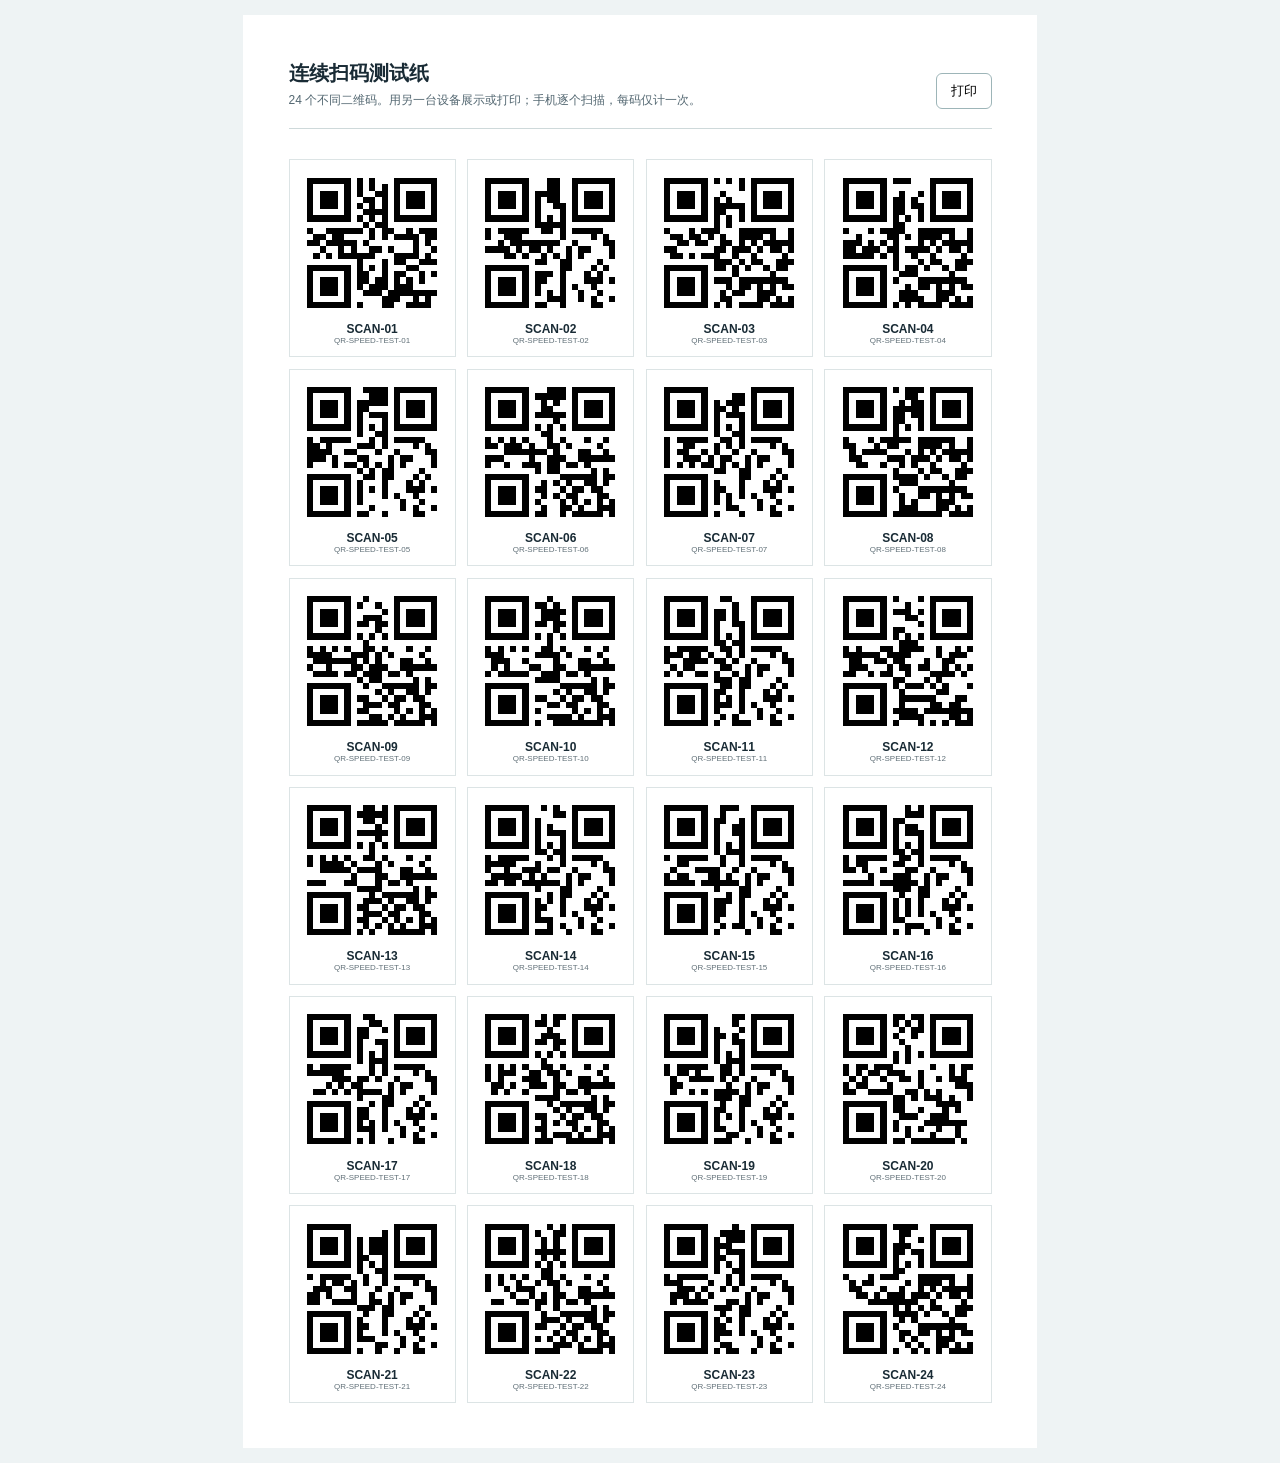
==== test-codes.html @ 348f0fe7 "Publish QR scan speed test" ====
<!doctype html>
<html lang="zh-CN"><head><meta charset="UTF-8"><meta name="viewport" content="width=device-width,initial-scale=1">
<title>连续扫码测试纸 · 24 个二维码</title>
<style>
@page{size:A4;margin:9mm}*{box-sizing:border-box}body{font-family:Arial,"Microsoft YaHei",sans-serif;color:#192b35;margin:0;padding:15px;background:#eef3f4}
.sheet{max-width:210mm;margin:auto;padding:12mm;background:#fff}.header{display:flex;justify-content:space-between;align-items:end;gap:12px;margin-bottom:8mm;border-bottom:1px solid #ced9da;padding-bottom:5mm}
h1{font-size:20px;margin:0 0 5px}p{font-size:12px;color:#536771;margin:0}.print{padding:8px 14px;border:1px solid #9db5b8;border-radius:6px;background:#fff;cursor:pointer}
.grid{display:grid;grid-template-columns:repeat(4,1fr);gap:3mm}.code{border:1px solid #dce4e5;padding:3mm;text-align:center;break-inside:avoid;display:flex;flex-direction:column;align-items:center}
.image{width:100%;max-width:156px;line-height:0}.image svg{width:100%;height:auto}.code strong{font-size:12px;margin-top:2mm}.code small{font-size:8px;color:#617078;white-space:nowrap}
@media print{body{padding:0;background:#fff}.sheet{padding:0}.print{display:none}.header{margin-bottom:5mm}.grid{gap:2mm}.code{padding:2mm}}
</style></head><body><main class="sheet"><header class="header"><div><h1>连续扫码测试纸</h1><p>24 个不同二维码。用另一台设备展示或打印；手机逐个扫描，每码仅计一次。</p></div><button class="print" onclick="window.print()">打印</button></header><section class="grid"><div class="code"><div class="image"><svg xmlns="http://www.w3.org/2000/svg" width="156" height="156" viewBox="0 0 23 23" shape-rendering="crispEdges"><path fill="#ffffff" d="M0 0h23v23H0z"/><path stroke="#000000" d="M1 1.5h7m1 0h1m1 0h1m3 0h7M1 2.5h1m5 0h1m1 0h1m1 0h1m1 0h1m1 0h1m5 0h1M1 3.5h1m1 0h3m1 0h1m1 0h1m2 0h2m1 0h1m1 0h3m1 0h1M1 4.5h1m1 0h3m1 0h1m2 0h2m1 0h1m1 0h1m1 0h3m1 0h1M1 5.5h1m1 0h3m1 0h1m1 0h1m1 0h1m1 0h1m1 0h1m1 0h3m1 0h1M1 6.5h1m5 0h1m2 0h4m1 0h1m5 0h1M1 7.5h7m1 0h1m1 0h1m1 0h1m1 0h7M10 8.5h1m1 0h2M1 9.5h1m2 0h6m1 0h1m1 0h2m2 0h1m1 0h3M2 10.5h2m1 0h2m4 0h1m1 0h1m1 0h4m1 0h2M1 11.5h2m1 0h5m1 0h1m7 0h1m1 0h1M3 12.5h1m2 0h1m1 0h1m2 0h2m1 0h1m3 0h1m2 0h1M2 13.5h1m1 0h1m1 0h6m3 0h4m1 0h1M9 14.5h1m3 0h1m1 0h2m2 0h3M1 15.5h7m1 0h1m1 0h1m1 0h1m3 0h2M1 16.5h1m5 0h1m1 0h2m2 0h1m1 0h2m2 0h1m1 0h1M1 17.5h1m1 0h3m1 0h1m1 0h2m1 0h2m1 0h1m1 0h1m1 0h1M1 18.5h1m1 0h3m1 0h1m1 0h1m1 0h3m1 0h3M1 19.5h1m1 0h3m1 0h1m2 0h3m1 0h8M1 20.5h1m5 0h1m5 0h3m2 0h1m1 0h1M1 21.5h7m1 0h1m3 0h2m2 0h4"/></svg>
</div><strong>SCAN-01</strong><small>QR-SPEED-TEST-01</small></div><div class="code"><div class="image"><svg xmlns="http://www.w3.org/2000/svg" width="156" height="156" viewBox="0 0 23 23" shape-rendering="crispEdges"><path fill="#ffffff" d="M0 0h23v23H0z"/><path stroke="#000000" d="M1 1.5h7m3 0h2m2 0h7M1 2.5h1m5 0h1m3 0h2m2 0h1m5 0h1M1 3.5h1m1 0h3m1 0h1m1 0h4m2 0h1m1 0h3m1 0h1M1 4.5h1m1 0h3m1 0h1m1 0h1m1 0h2m2 0h1m1 0h3m1 0h1M1 5.5h1m1 0h3m1 0h1m1 0h1m2 0h2m1 0h1m1 0h3m1 0h1M1 6.5h1m5 0h1m1 0h1m3 0h1m1 0h1m5 0h1M1 7.5h7m1 0h1m1 0h1m1 0h1m1 0h7M9 8.5h5M1 9.5h1m1 0h5m2 0h2m1 0h1m1 0h5M1 10.5h1m2 0h3m6 0h1m4 0h1m1 0h1M3 11.5h1m1 0h8m2 0h1m4 0h2M1 12.5h4m1 0h1m1 0h2m1 0h1m2 0h1m1 0h2m3 0h1M4 13.5h2m1 0h1m2 0h1m1 0h1m1 0h1m1 0h1m4 0h1M9 14.5h2m2 0h2m4 0h1M1 15.5h7m5 0h2m3 0h1m1 0h1M1 16.5h1m5 0h1m1 0h3m1 0h1m3 0h1m1 0h1M1 17.5h1m1 0h3m1 0h1m1 0h2m2 0h1m3 0h3m1 0h1M1 18.5h1m1 0h3m1 0h1m1 0h1m3 0h1m1 0h1m2 0h1M1 19.5h1m1 0h3m1 0h1m1 0h1m1 0h1m1 0h1m2 0h1m2 0h1M1 20.5h1m5 0h1m3 0h3m2 0h1m1 0h1m2 0h1M1 21.5h7m1 0h2m2 0h1m4 0h2"/></svg>
</div><strong>SCAN-02</strong><small>QR-SPEED-TEST-02</small></div><div class="code"><div class="image"><svg xmlns="http://www.w3.org/2000/svg" width="156" height="156" viewBox="0 0 23 23" shape-rendering="crispEdges"><path fill="#ffffff" d="M0 0h23v23H0z"/><path stroke="#000000" d="M1 1.5h7m1 0h1m1 0h1m1 0h1m1 0h7M1 2.5h1m5 0h1m5 0h1m1 0h1m5 0h1M1 3.5h1m1 0h3m1 0h1m2 0h1m4 0h1m1 0h3m1 0h1M1 4.5h1m1 0h3m1 0h1m1 0h1m1 0h1m3 0h1m1 0h3m1 0h1M1 5.5h1m1 0h3m1 0h1m1 0h5m1 0h1m1 0h3m1 0h1M1 6.5h1m5 0h1m1 0h2m2 0h1m1 0h1m5 0h1M1 7.5h7m1 0h1m1 0h1m1 0h1m1 0h7M9 8.5h1m1 0h1M1 9.5h1m3 0h1m1 0h3m3 0h6m2 0h1M2 10.5h2m1 0h2m1 0h1m1 0h1m2 0h4m1 0h1m2 0h1M3 11.5h2m1 0h2m2 0h2m1 0h1m1 0h1m1 0h5M1 12.5h2m6 0h2m1 0h3m1 0h1m1 0h2m1 0h1M2 13.5h2m1 0h1m1 0h3m2 0h1m2 0h1m4 0h1M9 14.5h3m1 0h1m1 0h2m2 0h3M1 15.5h7m1 0h2m1 0h1m1 0h1m2 0h1m1 0h2M1 16.5h1m5 0h1m4 0h1m5 0h1M1 17.5h1m1 0h3m1 0h1m1 0h3m1 0h8M1 18.5h1m1 0h3m1 0h1m3 0h1m1 0h2m1 0h1m1 0h1m1 0h2M1 19.5h1m1 0h3m1 0h1m2 0h1m1 0h2m2 0h3M1 20.5h1m5 0h1m2 0h2m4 0h2m1 0h1m1 0h1M1 21.5h7m1 0h1m1 0h1m1 0h4m1 0h4"/></svg>
</div><strong>SCAN-03</strong><small>QR-SPEED-TEST-03</small></div><div class="code"><div class="image"><svg xmlns="http://www.w3.org/2000/svg" width="156" height="156" viewBox="0 0 23 23" shape-rendering="crispEdges"><path fill="#ffffff" d="M0 0h23v23H0z"/><path stroke="#000000" d="M1 1.5h7m1 0h3m3 0h7M1 2.5h1m5 0h1m7 0h1m5 0h1M1 3.5h1m1 0h3m1 0h1m2 0h1m2 0h1m1 0h1m1 0h3m1 0h1M1 4.5h1m1 0h3m1 0h1m1 0h2m1 0h1m2 0h1m1 0h3m1 0h1M1 5.5h1m1 0h3m1 0h1m1 0h2m1 0h2m1 0h1m1 0h3m1 0h1M1 6.5h1m5 0h1m1 0h2m2 0h1m1 0h1m5 0h1M1 7.5h7m1 0h1m1 0h1m1 0h1m1 0h7M9 8.5h2M1 9.5h1m3 0h1m1 0h4m2 0h6m2 0h1M3 10.5h1m4 0h2m1 0h1m1 0h4m1 0h1m2 0h1M1 11.5h3m1 0h1m1 0h1m1 0h1m3 0h1m1 0h1m1 0h5M1 12.5h2m1 0h3m1 0h2m1 0h4m1 0h1m1 0h2m1 0h1M1 13.5h5m1 0h1m1 0h1m2 0h1m2 0h1m4 0h1M9 14.5h1m3 0h1m1 0h2m2 0h3M1 15.5h7m1 0h1m1 0h2m1 0h1m2 0h1m1 0h2M1 16.5h1m5 0h1m2 0h3m5 0h1M1 17.5h1m1 0h3m1 0h1m1 0h1m3 0h8M1 18.5h1m1 0h3m1 0h1m3 0h1m1 0h2m1 0h1m1 0h1m1 0h2M1 19.5h1m1 0h3m1 0h1m2 0h3m3 0h3M1 20.5h1m5 0h1m2 0h4m2 0h2m1 0h1m1 0h1M1 21.5h7m1 0h1m1 0h1m1 0h4m1 0h4"/></svg>
</div><strong>SCAN-04</strong><small>QR-SPEED-TEST-04</small></div><div class="code"><div class="image"><svg xmlns="http://www.w3.org/2000/svg" width="156" height="156" viewBox="0 0 23 23" shape-rendering="crispEdges"><path fill="#ffffff" d="M0 0h23v23H0z"/><path stroke="#000000" d="M1 1.5h7m2 0h4m1 0h7M1 2.5h1m5 0h1m3 0h3m1 0h1m5 0h1M1 3.5h1m1 0h3m1 0h1m1 0h5m1 0h1m1 0h3m1 0h1M1 4.5h1m1 0h3m1 0h1m1 0h2m4 0h1m1 0h3m1 0h1M1 5.5h1m1 0h3m1 0h1m1 0h1m1 0h3m1 0h1m1 0h3m1 0h1M1 6.5h1m5 0h1m1 0h1m3 0h1m1 0h1m5 0h1M1 7.5h7m1 0h1m1 0h1m1 0h1m1 0h7M9 8.5h1m2 0h2M1 9.5h1m1 0h5m3 0h1m1 0h1m1 0h5M1 10.5h2m1 0h1m4 0h3m1 0h1m4 0h1m1 0h1M1 11.5h4m2 0h2m3 0h1m2 0h1m4 0h2M1 12.5h3m1 0h1m3 0h2m3 0h1m1 0h2m3 0h1M1 13.5h1m3 0h1m1 0h2m1 0h1m1 0h1m1 0h1m1 0h1m4 0h1M9 14.5h1m1 0h1m1 0h2m4 0h1M1 15.5h7m2 0h2m1 0h2m3 0h1m1 0h1M1 16.5h1m5 0h1m1 0h1m3 0h1m3 0h1m1 0h1M1 17.5h1m1 0h3m1 0h1m1 0h1m1 0h1m1 0h1m3 0h3m1 0h1M1 18.5h1m1 0h3m1 0h1m1 0h1m3 0h1m1 0h1m2 0h1M1 19.5h1m1 0h3m1 0h1m1 0h1m6 0h1m2 0h1M1 20.5h1m5 0h1m3 0h1m4 0h1m1 0h1m2 0h1M1 21.5h7m1 0h2m2 0h1m4 0h2"/></svg>
</div><strong>SCAN-05</strong><small>QR-SPEED-TEST-05</small></div><div class="code"><div class="image"><svg xmlns="http://www.w3.org/2000/svg" width="156" height="156" viewBox="0 0 23 23" shape-rendering="crispEdges"><path fill="#ffffff" d="M0 0h23v23H0z"/><path stroke="#000000" d="M1 1.5h7m3 0h3m1 0h7M1 2.5h1m5 0h1m1 0h5m1 0h1m5 0h1M1 3.5h1m1 0h3m1 0h1m2 0h1m1 0h1m2 0h1m1 0h3m1 0h1M1 4.5h1m1 0h3m1 0h1m2 0h2m3 0h1m1 0h3m1 0h1M1 5.5h1m1 0h3m1 0h1m1 0h5m1 0h1m1 0h3m1 0h1M1 6.5h1m5 0h1m4 0h1m2 0h1m5 0h1M1 7.5h7m1 0h1m1 0h1m1 0h1m1 0h7M10 8.5h2M1 9.5h1m1 0h1m1 0h1m1 0h1m3 0h1m1 0h1m3 0h1m2 0h1M1 10.5h2m1 0h3m1 0h1m2 0h2m1 0h1m4 0h1M4 11.5h7m1 0h1m3 0h2m2 0h1M1 12.5h3m4 0h1m2 0h3m2 0h6M1 13.5h1m2 0h1m2 0h3m1 0h2m1 0h2m1 0h1M9 14.5h1m1 0h2m5 0h1m1 0h1M1 15.5h7m5 0h6m1 0h2M1 16.5h1m5 0h1m2 0h1m1 0h1m1 0h1m2 0h2m1 0h1M1 17.5h1m1 0h3m1 0h1m1 0h2m2 0h1m1 0h2m1 0h2M1 18.5h1m1 0h3m1 0h1m2 0h1m1 0h1m1 0h2m3 0h2M1 19.5h1m1 0h3m1 0h1m1 0h1m3 0h1m1 0h1m1 0h1m1 0h1m1 0h1M1 20.5h1m5 0h1m2 0h1m2 0h2m1 0h1m2 0h3M1 21.5h7m1 0h2m2 0h1m1 0h5m1 0h1"/></svg>
</div><strong>SCAN-06</strong><small>QR-SPEED-TEST-06</small></div><div class="code"><div class="image"><svg xmlns="http://www.w3.org/2000/svg" width="156" height="156" viewBox="0 0 23 23" shape-rendering="crispEdges"><path fill="#ffffff" d="M0 0h23v23H0z"/><path stroke="#000000" d="M1 1.5h7m7 0h7M1 2.5h1m5 0h1m4 0h2m1 0h1m5 0h1M1 3.5h1m1 0h3m1 0h1m1 0h1m1 0h3m1 0h1m1 0h3m1 0h1M1 4.5h1m1 0h3m1 0h1m1 0h2m1 0h1m2 0h1m1 0h3m1 0h1M1 5.5h1m1 0h3m1 0h1m1 0h1m1 0h3m1 0h1m1 0h3m1 0h1M1 6.5h1m5 0h1m1 0h1m3 0h1m1 0h1m5 0h1M1 7.5h7m1 0h1m1 0h1m1 0h1m1 0h7M9 8.5h1m2 0h2M1 9.5h1m1 0h5m2 0h2m1 0h1m1 0h5M1 10.5h1m2 0h2m3 0h1m1 0h1m1 0h1m4 0h1m1 0h1M1 11.5h1m1 0h2m2 0h1m1 0h1m2 0h1m2 0h1m4 0h2M1 12.5h1m2 0h3m1 0h1m1 0h2m2 0h1m1 0h2m3 0h1M1 13.5h1m1 0h1m1 0h1m1 0h2m1 0h1m1 0h1m1 0h1m1 0h1m4 0h1M9 14.5h2m2 0h2m4 0h1M1 15.5h7m5 0h2m3 0h1m1 0h1M1 16.5h1m5 0h1m1 0h1m3 0h1m3 0h1m1 0h1M1 17.5h1m1 0h3m1 0h1m1 0h2m2 0h1m3 0h3m1 0h1M1 18.5h1m1 0h3m1 0h1m1 0h1m1 0h1m1 0h1m1 0h1m2 0h1M1 19.5h1m1 0h3m1 0h1m1 0h1m1 0h1m4 0h1m2 0h1M1 20.5h1m5 0h1m3 0h2m3 0h1m1 0h1m2 0h1M1 21.5h7m1 0h1m3 0h1m4 0h2"/></svg>
</div><strong>SCAN-07</strong><small>QR-SPEED-TEST-07</small></div><div class="code"><div class="image"><svg xmlns="http://www.w3.org/2000/svg" width="156" height="156" viewBox="0 0 23 23" shape-rendering="crispEdges"><path fill="#ffffff" d="M0 0h23v23H0z"/><path stroke="#000000" d="M1 1.5h7m1 0h1m1 0h3m1 0h7M1 2.5h1m5 0h1m3 0h2m2 0h1m5 0h1M1 3.5h1m1 0h3m1 0h1m2 0h1m1 0h2m1 0h1m1 0h3m1 0h1M1 4.5h1m1 0h3m1 0h1m1 0h5m1 0h1m1 0h3m1 0h1M1 5.5h1m1 0h3m1 0h1m1 0h2m1 0h2m1 0h1m1 0h3m1 0h1M1 6.5h1m5 0h1m1 0h2m2 0h1m1 0h1m5 0h1M1 7.5h7m1 0h1m1 0h1m1 0h1m1 0h7M9 8.5h1M1 9.5h1m3 0h1m1 0h5m1 0h6m2 0h1M1 10.5h2m3 0h1m1 0h2m3 0h4m1 0h1m2 0h1M2 11.5h1m1 0h4m3 0h1m1 0h1m1 0h1m1 0h5M2 12.5h2m4 0h3m1 0h3m1 0h1m1 0h2m1 0h1M3 13.5h2m2 0h1m2 0h1m1 0h1m2 0h1m4 0h1M9 14.5h1m3 0h1m1 0h2m2 0h3M1 15.5h7m1 0h4m1 0h1m2 0h1m1 0h2M1 16.5h1m5 0h1m2 0h3m5 0h1M1 17.5h1m1 0h3m1 0h1m1 0h1m3 0h8M1 18.5h1m1 0h3m1 0h1m2 0h1m2 0h2m1 0h1m1 0h1m1 0h2M1 19.5h1m1 0h3m1 0h1m2 0h1m1 0h1m3 0h3M1 20.5h1m5 0h1m2 0h3m3 0h2m1 0h1m1 0h1M1 21.5h7m1 0h8m1 0h4"/></svg>
</div><strong>SCAN-08</strong><small>QR-SPEED-TEST-08</small></div><div class="code"><div class="image"><svg xmlns="http://www.w3.org/2000/svg" width="156" height="156" viewBox="0 0 23 23" shape-rendering="crispEdges"><path fill="#ffffff" d="M0 0h23v23H0z"/><path stroke="#000000" d="M1 1.5h7m2 0h1m4 0h7M1 2.5h1m5 0h1m1 0h1m2 0h1m2 0h1m5 0h1M1 3.5h1m1 0h3m1 0h1m5 0h1m1 0h1m1 0h3m1 0h1M1 4.5h1m1 0h3m1 0h1m2 0h3m2 0h1m1 0h3m1 0h1M1 5.5h1m1 0h3m1 0h1m1 0h2m1 0h2m1 0h1m1 0h3m1 0h1M1 6.5h1m5 0h1m4 0h1m2 0h1m5 0h1M1 7.5h7m1 0h1m1 0h1m1 0h1m1 0h7M10 8.5h1M1 9.5h1m1 0h1m1 0h1m1 0h1m2 0h2m1 0h1m3 0h1m2 0h1M1 10.5h4m3 0h3m1 0h1m1 0h1m4 0h1M2 11.5h7m1 0h1m1 0h1m3 0h2m2 0h1M1 12.5h1m2 0h1m3 0h2m1 0h3m2 0h6M2 13.5h4m1 0h2m1 0h3m1 0h2m1 0h1M9 14.5h1m1 0h2m5 0h1m1 0h1M1 15.5h7m2 0h1m2 0h6m1 0h2M1 16.5h1m5 0h1m4 0h1m1 0h1m2 0h2m1 0h1M1 17.5h1m1 0h3m1 0h1m1 0h2m2 0h1m1 0h2m1 0h2M1 18.5h1m1 0h3m1 0h1m2 0h3m1 0h2m3 0h2M1 19.5h1m1 0h3m1 0h1m1 0h2m4 0h1m1 0h1m1 0h1m1 0h1M1 20.5h1m5 0h1m3 0h2m1 0h1m1 0h1m2 0h3M1 21.5h7m1 0h5m1 0h5m1 0h1"/></svg>
</div><strong>SCAN-09</strong><small>QR-SPEED-TEST-09</small></div><div class="code"><div class="image"><svg xmlns="http://www.w3.org/2000/svg" width="156" height="156" viewBox="0 0 23 23" shape-rendering="crispEdges"><path fill="#ffffff" d="M0 0h23v23H0z"/><path stroke="#000000" d="M1 1.5h7m3 0h1m3 0h7M1 2.5h1m5 0h1m1 0h2m1 0h1m2 0h1m5 0h1M1 3.5h1m1 0h3m1 0h1m2 0h4m1 0h1m1 0h3m1 0h1M1 4.5h1m1 0h3m1 0h1m2 0h3m2 0h1m1 0h3m1 0h1M1 5.5h1m1 0h3m1 0h1m1 0h2m1 0h2m1 0h1m1 0h3m1 0h1M1 6.5h1m5 0h1m4 0h1m2 0h1m5 0h1M1 7.5h7m1 0h1m1 0h1m1 0h1m1 0h7M11 8.5h1M1 9.5h1m1 0h1m1 0h1m1 0h1m2 0h2m1 0h1m3 0h1m2 0h1M1 10.5h3m5 0h4m1 0h1m4 0h1M2 11.5h3m2 0h1m4 0h1m3 0h2m2 0h1M2 12.5h1m1 0h1m3 0h2m2 0h2m2 0h6M1 13.5h1m1 0h5m2 0h3m1 0h2m1 0h1M9 14.5h4m5 0h1m1 0h1M1 15.5h7m5 0h6m1 0h2M1 16.5h1m5 0h1m4 0h1m1 0h1m2 0h2m1 0h1M1 17.5h1m1 0h3m1 0h1m1 0h2m2 0h1m1 0h2m1 0h2M1 18.5h1m1 0h3m1 0h1m3 0h2m1 0h2m3 0h2M1 19.5h1m1 0h3m1 0h1m1 0h1m5 0h1m1 0h1m1 0h1m1 0h1M1 20.5h1m5 0h1m3 0h4m1 0h1m2 0h3M1 21.5h7m1 0h1m2 0h8m1 0h1"/></svg>
</div><strong>SCAN-10</strong><small>QR-SPEED-TEST-10</small></div><div class="code"><div class="image"><svg xmlns="http://www.w3.org/2000/svg" width="156" height="156" viewBox="0 0 23 23" shape-rendering="crispEdges"><path fill="#ffffff" d="M0 0h23v23H0z"/><path stroke="#000000" d="M1 1.5h7m2 0h2m3 0h7M1 2.5h1m5 0h1m4 0h1m2 0h1m5 0h1M1 3.5h1m1 0h3m1 0h1m1 0h2m1 0h1m2 0h1m1 0h3m1 0h1M1 4.5h1m1 0h3m1 0h1m1 0h2m1 0h1m2 0h1m1 0h3m1 0h1M1 5.5h1m1 0h3m1 0h1m1 0h1m2 0h2m1 0h1m1 0h3m1 0h1M1 6.5h1m5 0h1m1 0h1m3 0h1m1 0h1m5 0h1M1 7.5h7m1 0h1m1 0h1m1 0h1m1 0h7M9 8.5h2m1 0h2M1 9.5h1m1 0h5m2 0h2m1 0h1m1 0h5M1 10.5h3m1 0h2m1 0h1m2 0h1m1 0h1m4 0h1m1 0h1M1 11.5h1m2 0h4m1 0h2m1 0h1m2 0h1m4 0h2M2 12.5h1m1 0h2m4 0h2m2 0h1m1 0h2m3 0h1M1 13.5h1m1 0h1m2 0h2m1 0h1m2 0h1m1 0h1m1 0h1m4 0h1M9 14.5h3m1 0h2m4 0h1M1 15.5h7m2 0h2m1 0h2m3 0h1m1 0h1M1 16.5h1m5 0h1m1 0h2m2 0h1m3 0h1m1 0h1M1 17.5h1m1 0h3m1 0h1m1 0h1m1 0h1m1 0h1m3 0h3m1 0h1M1 18.5h1m1 0h3m1 0h1m1 0h3m1 0h1m1 0h1m2 0h1M1 19.5h1m1 0h3m1 0h1m1 0h1m3 0h1m2 0h1m2 0h1M1 20.5h1m5 0h1m2 0h1m1 0h1m3 0h1m1 0h1m2 0h1M1 21.5h7m1 0h1m2 0h3m3 0h2"/></svg>
</div><strong>SCAN-11</strong><small>QR-SPEED-TEST-11</small></div><div class="code"><div class="image"><svg xmlns="http://www.w3.org/2000/svg" width="156" height="156" viewBox="0 0 23 23" shape-rendering="crispEdges"><path fill="#ffffff" d="M0 0h23v23H0z"/><path stroke="#000000" d="M1 1.5h7m1 0h1m3 0h1m1 0h7M1 2.5h1m5 0h1m3 0h1m3 0h1m5 0h1M1 3.5h1m1 0h3m1 0h1m1 0h3m1 0h1m1 0h1m1 0h3m1 0h1M1 4.5h1m1 0h3m1 0h1m3 0h2m2 0h1m1 0h3m1 0h1M1 5.5h1m1 0h3m1 0h1m5 0h1m1 0h1m1 0h3m1 0h1M1 6.5h1m5 0h1m1 0h2m4 0h1m5 0h1M1 7.5h7m1 0h1m1 0h1m1 0h1m1 0h7M10 8.5h3M1 9.5h1m1 0h1m3 0h2m1 0h4m2 0h1m2 0h1m1 0h1M1 10.5h6m1 0h4m4 0h1m1 0h3M2 11.5h2m2 0h2m1 0h2m3 0h1m2 0h2M2 12.5h3m3 0h1m1 0h2m1 0h2m2 0h1m1 0h1m1 0h1M1 13.5h2m2 0h1m1 0h2m2 0h1m3 0h4m1 0h1M9 14.5h2m3 0h1m1 0h1M1 15.5h7m1 0h1m1 0h3m1 0h1m1 0h1m3 0h1M1 16.5h1m5 0h1m2 0h1m5 0h2M1 17.5h1m1 0h3m1 0h1m2 0h6m3 0h2M1 18.5h1m1 0h3m1 0h1m2 0h1m4 0h2m1 0h2M1 19.5h1m1 0h3m1 0h1m1 0h4m1 0h8M1 20.5h1m5 0h1m2 0h4m4 0h2m1 0h1M1 21.5h7m1 0h1m3 0h1m1 0h1m1 0h1m1 0h3"/></svg>
</div><strong>SCAN-12</strong><small>QR-SPEED-TEST-12</small></div><div class="code"><div class="image"><svg xmlns="http://www.w3.org/2000/svg" width="156" height="156" viewBox="0 0 23 23" shape-rendering="crispEdges"><path fill="#ffffff" d="M0 0h23v23H0z"/><path stroke="#000000" d="M1 1.5h7m2 0h2m1 0h1m1 0h7M1 2.5h1m5 0h1m1 0h5m1 0h1m5 0h1M1 3.5h1m1 0h3m1 0h1m2 0h2m1 0h1m1 0h1m1 0h3m1 0h1M1 4.5h1m1 0h3m1 0h1m4 0h1m2 0h1m1 0h3m1 0h1M1 5.5h1m1 0h3m1 0h1m1 0h5m1 0h1m1 0h3m1 0h1M1 6.5h1m5 0h1m4 0h1m2 0h1m5 0h1M1 7.5h7m1 0h1m1 0h1m1 0h1m1 0h7M11 8.5h1M1 9.5h1m1 0h1m1 0h1m1 0h1m2 0h2m1 0h1m3 0h1m2 0h1M1 10.5h1m1 0h4m1 0h1m3 0h1m1 0h1m4 0h1M3 11.5h5m1 0h4m3 0h2m2 0h1M8 12.5h1m3 0h2m2 0h6M1 13.5h3m3 0h2m3 0h1m1 0h2m1 0h1M9 14.5h4m5 0h1m1 0h1M1 15.5h7m3 0h1m1 0h6m1 0h2M1 16.5h1m5 0h1m2 0h3m1 0h1m2 0h2m1 0h1M1 17.5h1m1 0h3m1 0h1m1 0h2m2 0h1m1 0h2m1 0h2M1 18.5h1m1 0h3m1 0h1m2 0h3m1 0h2m3 0h2M1 19.5h1m1 0h3m1 0h1m1 0h2m2 0h1m1 0h1m1 0h1m1 0h1m1 0h1M1 20.5h1m5 0h1m2 0h1m1 0h1m1 0h1m1 0h1m2 0h3M1 21.5h7m1 0h1m1 0h1m2 0h6m1 0h1"/></svg>
</div><strong>SCAN-13</strong><small>QR-SPEED-TEST-13</small></div><div class="code"><div class="image"><svg xmlns="http://www.w3.org/2000/svg" width="156" height="156" viewBox="0 0 23 23" shape-rendering="crispEdges"><path fill="#ffffff" d="M0 0h23v23H0z"/><path stroke="#000000" d="M1 1.5h7m2 0h1m1 0h1m2 0h7M1 2.5h1m5 0h1m4 0h2m1 0h1m5 0h1M1 3.5h1m1 0h3m1 0h1m1 0h1m5 0h1m1 0h3m1 0h1M1 4.5h1m1 0h3m1 0h1m1 0h1m1 0h1m3 0h1m1 0h3m1 0h1M1 5.5h1m1 0h3m1 0h1m1 0h1m1 0h3m1 0h1m1 0h3m1 0h1M1 6.5h1m5 0h1m1 0h1m3 0h1m1 0h1m5 0h1M1 7.5h7m1 0h1m1 0h1m1 0h1m1 0h7M9 8.5h2m1 0h2M1 9.5h1m1 0h5m3 0h1m1 0h1m1 0h5M1 10.5h5m3 0h1m3 0h1m4 0h1m1 0h1M1 11.5h1m2 0h1m2 0h3m1 0h2m2 0h1m4 0h2M2 12.5h5m1 0h1m1 0h1m3 0h1m1 0h2m3 0h1M1 13.5h2m1 0h2m1 0h6m1 0h1m1 0h1m4 0h1M9 14.5h1m3 0h2m4 0h1M1 15.5h7m3 0h1m1 0h2m3 0h1m1 0h1M1 16.5h1m5 0h1m1 0h1m1 0h1m1 0h1m3 0h1m1 0h1M1 17.5h1m1 0h3m1 0h1m1 0h2m2 0h1m3 0h3m1 0h1M1 18.5h1m1 0h3m1 0h1m1 0h1m3 0h1m1 0h1m2 0h1M1 19.5h1m1 0h3m1 0h1m1 0h3m4 0h1m2 0h1M1 20.5h1m5 0h1m3 0h1m1 0h1m2 0h1m1 0h1m2 0h1M1 21.5h7m1 0h3m2 0h1m3 0h2"/></svg>
</div><strong>SCAN-14</strong><small>QR-SPEED-TEST-14</small></div><div class="code"><div class="image"><svg xmlns="http://www.w3.org/2000/svg" width="156" height="156" viewBox="0 0 23 23" shape-rendering="crispEdges"><path fill="#ffffff" d="M0 0h23v23H0z"/><path stroke="#000000" d="M1 1.5h7m2 0h3m2 0h7M1 2.5h1m5 0h1m2 0h1m4 0h1m5 0h1M1 3.5h1m1 0h3m1 0h1m1 0h2m2 0h1m1 0h1m1 0h3m1 0h1M1 4.5h1m1 0h3m1 0h1m1 0h1m2 0h2m1 0h1m1 0h3m1 0h1M1 5.5h1m1 0h3m1 0h1m1 0h1m2 0h2m1 0h1m1 0h3m1 0h1M1 6.5h1m5 0h1m1 0h1m3 0h1m1 0h1m5 0h1M1 7.5h7m1 0h1m1 0h1m1 0h1m1 0h7M9 8.5h1m1 0h3M1 9.5h1m1 0h5m2 0h1m2 0h1m1 0h5M3 10.5h2m5 0h1m2 0h1m4 0h1m1 0h1M2 11.5h1m3 0h4m2 0h1m2 0h1m4 0h2M1 12.5h1m1 0h2m3 0h2m1 0h1m2 0h1m1 0h2m3 0h1M1 13.5h5m1 0h6m1 0h1m1 0h1m4 0h1M9 14.5h1m3 0h2m4 0h1M1 15.5h7m3 0h1m1 0h2m3 0h1m1 0h1M1 16.5h1m5 0h1m1 0h3m1 0h1m3 0h1m1 0h1M1 17.5h1m1 0h3m1 0h1m1 0h2m2 0h1m3 0h3m1 0h1M1 18.5h1m1 0h3m1 0h1m1 0h2m2 0h1m1 0h1m2 0h1M1 19.5h1m1 0h3m1 0h1m1 0h1m3 0h1m2 0h1m2 0h1M1 20.5h1m5 0h1m2 0h1m1 0h2m2 0h1m1 0h1m2 0h1M1 21.5h7m1 0h1m4 0h1m3 0h2"/></svg>
</div><strong>SCAN-15</strong><small>QR-SPEED-TEST-15</small></div><div class="code"><div class="image"><svg xmlns="http://www.w3.org/2000/svg" width="156" height="156" viewBox="0 0 23 23" shape-rendering="crispEdges"><path fill="#ffffff" d="M0 0h23v23H0z"/><path stroke="#000000" d="M1 1.5h7m3 0h1m1 0h1m1 0h7M1 2.5h1m5 0h1m3 0h3m1 0h1m5 0h1M1 3.5h1m1 0h3m1 0h1m1 0h2m4 0h1m1 0h3m1 0h1M1 4.5h1m1 0h3m1 0h1m1 0h1m1 0h2m2 0h1m1 0h3m1 0h1M1 5.5h1m1 0h3m1 0h1m1 0h1m1 0h3m1 0h1m1 0h3m1 0h1M1 6.5h1m5 0h1m1 0h1m3 0h1m1 0h1m5 0h1M1 7.5h7m1 0h1m1 0h1m1 0h1m1 0h7M9 8.5h2m1 0h2M1 9.5h1m1 0h5m2 0h2m1 0h1m1 0h5M1 10.5h1m1 0h2m4 0h2m2 0h1m4 0h1m1 0h1M1 11.5h2m1 0h1m2 0h1m3 0h2m2 0h1m4 0h2M5 12.5h1m3 0h3m2 0h1m1 0h2m3 0h1M1 13.5h5m1 0h6m1 0h1m1 0h1m4 0h1M9 14.5h3m1 0h2m4 0h1M1 15.5h7m2 0h1m2 0h2m3 0h1m1 0h1M1 16.5h1m5 0h1m1 0h1m1 0h1m1 0h1m3 0h1m1 0h1M1 17.5h1m1 0h3m1 0h1m1 0h1m1 0h1m1 0h1m3 0h3m1 0h1M1 18.5h1m1 0h3m1 0h1m1 0h1m1 0h1m1 0h1m1 0h1m2 0h1M1 19.5h1m1 0h3m1 0h1m1 0h2m5 0h1m2 0h1M1 20.5h1m5 0h1m3 0h3m2 0h1m1 0h1m2 0h1M1 21.5h7m1 0h1m1 0h1m2 0h1m3 0h2"/></svg>
</div><strong>SCAN-16</strong><small>QR-SPEED-TEST-16</small></div><div class="code"><div class="image"><svg xmlns="http://www.w3.org/2000/svg" width="156" height="156" viewBox="0 0 23 23" shape-rendering="crispEdges"><path fill="#ffffff" d="M0 0h23v23H0z"/><path stroke="#000000" d="M1 1.5h7m2 0h2m3 0h7M1 2.5h1m5 0h1m3 0h2m2 0h1m5 0h1M1 3.5h1m1 0h3m1 0h1m1 0h2m2 0h1m1 0h1m1 0h3m1 0h1M1 4.5h1m1 0h3m1 0h1m1 0h2m4 0h1m1 0h3m1 0h1M1 5.5h1m1 0h3m1 0h1m1 0h1m2 0h2m1 0h1m1 0h3m1 0h1M1 6.5h1m5 0h1m1 0h1m3 0h1m1 0h1m5 0h1M1 7.5h7m1 0h1m1 0h1m1 0h1m1 0h7M9 8.5h1m1 0h3M1 9.5h1m1 0h5m3 0h1m1 0h1m1 0h5M1 10.5h6m4 0h1m1 0h1m4 0h1m1 0h1M5 11.5h3m1 0h2m1 0h1m2 0h1m4 0h2M4 12.5h1m1 0h1m1 0h2m4 0h1m1 0h2m3 0h1M2 13.5h2m1 0h1m1 0h1m1 0h4m1 0h1m1 0h1m4 0h1M9 14.5h1m3 0h2m4 0h1M1 15.5h7m3 0h1m1 0h2m3 0h1m1 0h1M1 16.5h1m5 0h1m1 0h2m2 0h1m3 0h1m1 0h1M1 17.5h1m1 0h3m1 0h1m1 0h2m2 0h1m3 0h3m1 0h1M1 18.5h1m1 0h3m1 0h1m1 0h1m1 0h1m1 0h1m1 0h1m2 0h1M1 19.5h1m1 0h3m1 0h1m1 0h3m1 0h1m2 0h1m2 0h1M1 20.5h1m5 0h1m3 0h1m4 0h1m1 0h1m2 0h1M1 21.5h7m1 0h1m1 0h1m2 0h1m3 0h2"/></svg>
</div><strong>SCAN-17</strong><small>QR-SPEED-TEST-17</small></div><div class="code"><div class="image"><svg xmlns="http://www.w3.org/2000/svg" width="156" height="156" viewBox="0 0 23 23" shape-rendering="crispEdges"><path fill="#ffffff" d="M0 0h23v23H0z"/><path stroke="#000000" d="M1 1.5h7m2 0h1m1 0h2m1 0h7M1 2.5h1m5 0h1m1 0h2m1 0h1m2 0h1m5 0h1M1 3.5h1m1 0h3m1 0h1m3 0h1m3 0h1m1 0h3m1 0h1M1 4.5h1m1 0h3m1 0h1m2 0h3m2 0h1m1 0h3m1 0h1M1 5.5h1m1 0h3m1 0h1m1 0h2m1 0h2m1 0h1m1 0h3m1 0h1M1 6.5h1m5 0h1m4 0h1m2 0h1m5 0h1M1 7.5h7m1 0h1m1 0h1m1 0h1m1 0h7M10 8.5h1M1 9.5h1m1 0h1m1 0h1m1 0h1m2 0h2m1 0h1m3 0h1m2 0h1M1 10.5h1m1 0h3m2 0h2m1 0h2m1 0h1m4 0h1M1 11.5h1m1 0h1m3 0h3m2 0h1m3 0h2m2 0h1M2 12.5h2m1 0h1m2 0h3m1 0h2m2 0h6M2 13.5h1m1 0h1m2 0h1m4 0h1m1 0h2m1 0h1M9 14.5h4m5 0h1m1 0h1M1 15.5h7m3 0h1m1 0h6m1 0h2M1 16.5h1m5 0h1m4 0h1m1 0h1m2 0h2m1 0h1M1 17.5h1m1 0h3m1 0h1m1 0h2m2 0h1m1 0h2m1 0h2M1 18.5h1m1 0h3m1 0h1m2 0h1m1 0h1m1 0h2m3 0h2M1 19.5h1m1 0h3m1 0h1m1 0h2m4 0h1m1 0h1m1 0h1m1 0h1M1 20.5h1m5 0h1m2 0h1m1 0h3m1 0h1m2 0h3M1 21.5h7m1 0h3m2 0h6m1 0h1"/></svg>
</div><strong>SCAN-18</strong><small>QR-SPEED-TEST-18</small></div><div class="code"><div class="image"><svg xmlns="http://www.w3.org/2000/svg" width="156" height="156" viewBox="0 0 23 23" shape-rendering="crispEdges"><path fill="#ffffff" d="M0 0h23v23H0z"/><path stroke="#000000" d="M1 1.5h7m4 0h2m1 0h7M1 2.5h1m5 0h1m4 0h1m2 0h1m5 0h1M1 3.5h1m1 0h3m1 0h1m1 0h1m3 0h1m1 0h1m1 0h3m1 0h1M1 4.5h1m1 0h3m1 0h1m1 0h2m1 0h1m2 0h1m1 0h3m1 0h1M1 5.5h1m1 0h3m1 0h1m1 0h1m2 0h2m1 0h1m1 0h3m1 0h1M1 6.5h1m5 0h1m1 0h1m3 0h1m1 0h1m5 0h1M1 7.5h7m1 0h1m1 0h1m1 0h1m1 0h7M9 8.5h1m1 0h3M1 9.5h1m1 0h5m2 0h2m1 0h1m1 0h5M1 10.5h1m1 0h2m1 0h1m3 0h2m1 0h1m4 0h1m1 0h1M2 11.5h1m2 0h4m1 0h1m1 0h1m2 0h1m4 0h2M2 12.5h2m7 0h1m2 0h1m1 0h2m3 0h1M2 13.5h1m2 0h1m1 0h1m1 0h4m1 0h1m1 0h1m4 0h1M9 14.5h3m1 0h2m4 0h1M1 15.5h7m2 0h1m2 0h2m3 0h1m1 0h1M1 16.5h1m5 0h1m1 0h2m2 0h1m3 0h1m1 0h1M1 17.5h1m1 0h3m1 0h1m1 0h1m1 0h1m1 0h1m3 0h3m1 0h1M1 18.5h1m1 0h3m1 0h1m1 0h1m3 0h1m1 0h1m2 0h1M1 19.5h1m1 0h3m1 0h1m1 0h2m2 0h1m2 0h1m2 0h1M1 20.5h1m5 0h1m3 0h2m3 0h1m1 0h1m2 0h1M1 21.5h7m1 0h3m2 0h1m3 0h2"/></svg>
</div><strong>SCAN-19</strong><small>QR-SPEED-TEST-19</small></div><div class="code"><div class="image"><svg xmlns="http://www.w3.org/2000/svg" width="156" height="156" viewBox="0 0 23 23" shape-rendering="crispEdges"><path fill="#ffffff" d="M0 0h23v23H0z"/><path stroke="#000000" d="M1 1.5h7m1 0h2m1 0h2m1 0h7M1 2.5h1m5 0h1m1 0h1m1 0h1m1 0h1m1 0h1m5 0h1M1 3.5h1m1 0h3m1 0h1m2 0h1m1 0h2m1 0h1m1 0h3m1 0h1M1 4.5h1m1 0h3m1 0h1m1 0h1m2 0h1m2 0h1m1 0h3m1 0h1M1 5.5h1m1 0h3m1 0h1m2 0h1m4 0h1m1 0h3m1 0h1M1 6.5h1m5 0h1m3 0h1m3 0h1m5 0h1M1 7.5h7m1 0h1m1 0h1m1 0h1m1 0h7M9 8.5h1m1 0h1M1 9.5h1m1 0h2m1 0h3m6 0h1m2 0h1m1 0h2M1 10.5h1m1 0h1m1 0h2m1 0h3m2 0h1m4 0h1m1 0h1M2 11.5h1m1 0h1m2 0h1m2 0h2m1 0h1m2 0h1m1 0h3M1 12.5h1m1 0h2m3 0h1m4 0h1m5 0h3M1 13.5h2m2 0h4m2 0h2m1 0h1m1 0h1m4 0h1M9 14.5h2m1 0h1m1 0h3m1 0h1m2 0h1M1 15.5h7m1 0h2m5 0h4M1 16.5h1m5 0h1m1 0h2m2 0h1m3 0h1m1 0h1M1 17.5h1m1 0h3m1 0h1m2 0h3m2 0h3M1 18.5h1m1 0h3m1 0h1m1 0h1m4 0h7M1 19.5h1m1 0h3m1 0h1m1 0h1m1 0h1m1 0h1m2 0h1m2 0h1M1 20.5h1m5 0h1m3 0h1m3 0h1m3 0h1M1 21.5h7m1 0h2m1 0h7m1 0h1"/></svg>
</div><strong>SCAN-20</strong><small>QR-SPEED-TEST-20</small></div><div class="code"><div class="image"><svg xmlns="http://www.w3.org/2000/svg" width="156" height="156" viewBox="0 0 23 23" shape-rendering="crispEdges"><path fill="#ffffff" d="M0 0h23v23H0z"/><path stroke="#000000" d="M1 1.5h7m7 0h7M1 2.5h1m5 0h1m5 0h1m1 0h1m5 0h1M1 3.5h1m1 0h3m1 0h1m1 0h1m1 0h3m1 0h1m1 0h3m1 0h1M1 4.5h1m1 0h3m1 0h1m1 0h1m1 0h3m1 0h1m1 0h3m1 0h1M1 5.5h1m1 0h3m1 0h1m1 0h1m1 0h3m1 0h1m1 0h3m1 0h1M1 6.5h1m5 0h1m1 0h2m2 0h1m1 0h1m5 0h1M1 7.5h7m1 0h1m1 0h1m1 0h1m1 0h7M9 8.5h1m2 0h2M1 9.5h1m1 0h5m2 0h1m2 0h1m1 0h5M3 10.5h1m1 0h2m1 0h1m1 0h1m2 0h1m4 0h1m1 0h1M2 11.5h3m2 0h2m3 0h1m2 0h1m4 0h2M1 12.5h2m1 0h1m3 0h1m2 0h1m2 0h1m1 0h2m3 0h1M1 13.5h2m2 0h4m2 0h2m1 0h1m1 0h1m4 0h1M9 14.5h3m1 0h2m4 0h1M1 15.5h7m2 0h1m2 0h2m3 0h1m1 0h1M1 16.5h1m5 0h1m1 0h1m3 0h1m3 0h1m1 0h1M1 17.5h1m1 0h3m1 0h1m1 0h2m2 0h1m3 0h3m1 0h1M1 18.5h1m1 0h3m1 0h1m1 0h1m3 0h1m1 0h1m2 0h1M1 19.5h1m1 0h3m1 0h1m1 0h3m4 0h1m2 0h1M1 20.5h1m5 0h1m4 0h2m2 0h1m1 0h1m2 0h1M1 21.5h7m1 0h1m2 0h1m2 0h1m2 0h2"/></svg>
</div><strong>SCAN-21</strong><small>QR-SPEED-TEST-21</small></div><div class="code"><div class="image"><svg xmlns="http://www.w3.org/2000/svg" width="156" height="156" viewBox="0 0 23 23" shape-rendering="crispEdges"><path fill="#ffffff" d="M0 0h23v23H0z"/><path stroke="#000000" d="M1 1.5h7m3 0h1m1 0h1m1 0h7M1 2.5h1m5 0h1m1 0h1m2 0h2m1 0h1m5 0h1M1 3.5h1m1 0h3m1 0h1m2 0h1m1 0h1m2 0h1m1 0h3m1 0h1M1 4.5h1m1 0h3m1 0h1m2 0h1m1 0h1m2 0h1m1 0h3m1 0h1M1 5.5h1m1 0h3m1 0h1m1 0h5m1 0h1m1 0h3m1 0h1M1 6.5h1m5 0h1m2 0h1m1 0h1m2 0h1m5 0h1M1 7.5h7m1 0h1m1 0h1m1 0h1m1 0h7M10 8.5h2M1 9.5h1m1 0h1m1 0h1m1 0h1m2 0h2m1 0h1m3 0h1m2 0h1M1 10.5h1m1 0h1m2 0h1m2 0h1m1 0h2m1 0h1m4 0h1M1 11.5h1m2 0h1m1 0h3m3 0h1m3 0h2m2 0h1M5 12.5h1m2 0h1m1 0h1m1 0h2m2 0h6M2 13.5h2m2 0h2m1 0h2m1 0h1m1 0h2m1 0h1M9 14.5h1m2 0h1m5 0h1m1 0h1M1 15.5h7m2 0h1m2 0h6m1 0h2M1 16.5h1m5 0h1m2 0h3m1 0h1m2 0h2m1 0h1M1 17.5h1m1 0h3m1 0h1m1 0h2m2 0h1m1 0h2m1 0h2M1 18.5h1m1 0h3m1 0h1m4 0h1m1 0h2m3 0h2M1 19.5h1m1 0h3m1 0h1m1 0h1m1 0h1m1 0h1m1 0h1m1 0h1m1 0h1m1 0h1M1 20.5h1m5 0h1m4 0h3m1 0h1m2 0h3M1 21.5h7m1 0h4m3 0h4m1 0h1"/></svg>
</div><strong>SCAN-22</strong><small>QR-SPEED-TEST-22</small></div><div class="code"><div class="image"><svg xmlns="http://www.w3.org/2000/svg" width="156" height="156" viewBox="0 0 23 23" shape-rendering="crispEdges"><path fill="#ffffff" d="M0 0h23v23H0z"/><path stroke="#000000" d="M1 1.5h7m4 0h1m2 0h7M1 2.5h1m5 0h1m2 0h4m1 0h1m5 0h1M1 3.5h1m1 0h3m1 0h1m1 0h1m1 0h3m1 0h1m1 0h3m1 0h1M1 4.5h1m1 0h3m1 0h1m1 0h3m3 0h1m1 0h3m1 0h1M1 5.5h1m1 0h3m1 0h1m1 0h1m1 0h3m1 0h1m1 0h3m1 0h1M1 6.5h1m5 0h1m1 0h2m2 0h1m1 0h1m5 0h1M1 7.5h7m1 0h1m1 0h1m1 0h1m1 0h7M9 8.5h1m2 0h2M1 9.5h1m1 0h5m3 0h1m1 0h1m1 0h5M1 10.5h3m4 0h1m2 0h1m1 0h1m4 0h1m1 0h1M3 11.5h3m1 0h1m2 0h1m1 0h1m2 0h1m4 0h2M2 12.5h3m1 0h1m1 0h1m5 0h1m1 0h2m3 0h1M2 13.5h1m1 0h4m3 0h2m1 0h1m1 0h1m4 0h1M9 14.5h3m1 0h2m4 0h1M1 15.5h7m2 0h1m2 0h2m3 0h1m1 0h1M1 16.5h1m5 0h1m1 0h1m1 0h1m1 0h1m3 0h1m1 0h1M1 17.5h1m1 0h3m1 0h1m1 0h2m2 0h1m3 0h3m1 0h1M1 18.5h1m1 0h3m1 0h1m1 0h3m1 0h1m1 0h1m2 0h1M1 19.5h1m1 0h3m1 0h1m1 0h1m6 0h1m2 0h1M1 20.5h1m5 0h1m2 0h2m4 0h1m1 0h1m2 0h1M1 21.5h7m1 0h1m1 0h2m2 0h1m2 0h2"/></svg>
</div><strong>SCAN-23</strong><small>QR-SPEED-TEST-23</small></div><div class="code"><div class="image"><svg xmlns="http://www.w3.org/2000/svg" width="156" height="156" viewBox="0 0 23 23" shape-rendering="crispEdges"><path fill="#ffffff" d="M0 0h23v23H0z"/><path stroke="#000000" d="M1 1.5h7m1 0h4m2 0h7M1 2.5h1m5 0h1m2 0h2m3 0h1m5 0h1M1 3.5h1m1 0h3m1 0h1m2 0h1m2 0h1m1 0h1m1 0h3m1 0h1M1 4.5h1m1 0h3m1 0h1m1 0h3m3 0h1m1 0h3m1 0h1M1 5.5h1m1 0h3m1 0h1m1 0h2m1 0h2m1 0h1m1 0h3m1 0h1M1 6.5h1m5 0h1m1 0h1m3 0h1m1 0h1m5 0h1M1 7.5h7m1 0h1m1 0h1m1 0h1m1 0h7M9 8.5h2M1 9.5h1m3 0h1m1 0h3m3 0h6m2 0h1M2 10.5h1m1 0h2m5 0h1m1 0h4m1 0h1m2 0h1M2 11.5h2m3 0h1m2 0h1m2 0h1m1 0h1m1 0h5M3 12.5h2m1 0h1m1 0h3m1 0h3m1 0h1m1 0h2m1 0h1M5 13.5h8m2 0h1m4 0h1M9 14.5h1m1 0h1m1 0h1m1 0h2m2 0h3M1 15.5h7m1 0h4m1 0h1m2 0h1m1 0h2M1 16.5h1m5 0h1m2 0h1m1 0h1m5 0h1M1 17.5h1m1 0h3m1 0h1m1 0h1m3 0h8M1 18.5h1m1 0h3m1 0h1m2 0h2m1 0h2m1 0h1m1 0h1m1 0h2M1 19.5h1m1 0h3m1 0h1m2 0h1m1 0h1m3 0h3M1 20.5h1m5 0h1m3 0h1m1 0h1m2 0h2m1 0h1m1 0h1M1 21.5h7m1 0h1m2 0h1m1 0h1m1 0h1m1 0h4"/></svg>
</div><strong>SCAN-24</strong><small>QR-SPEED-TEST-24</small></div></section></main></body></html>
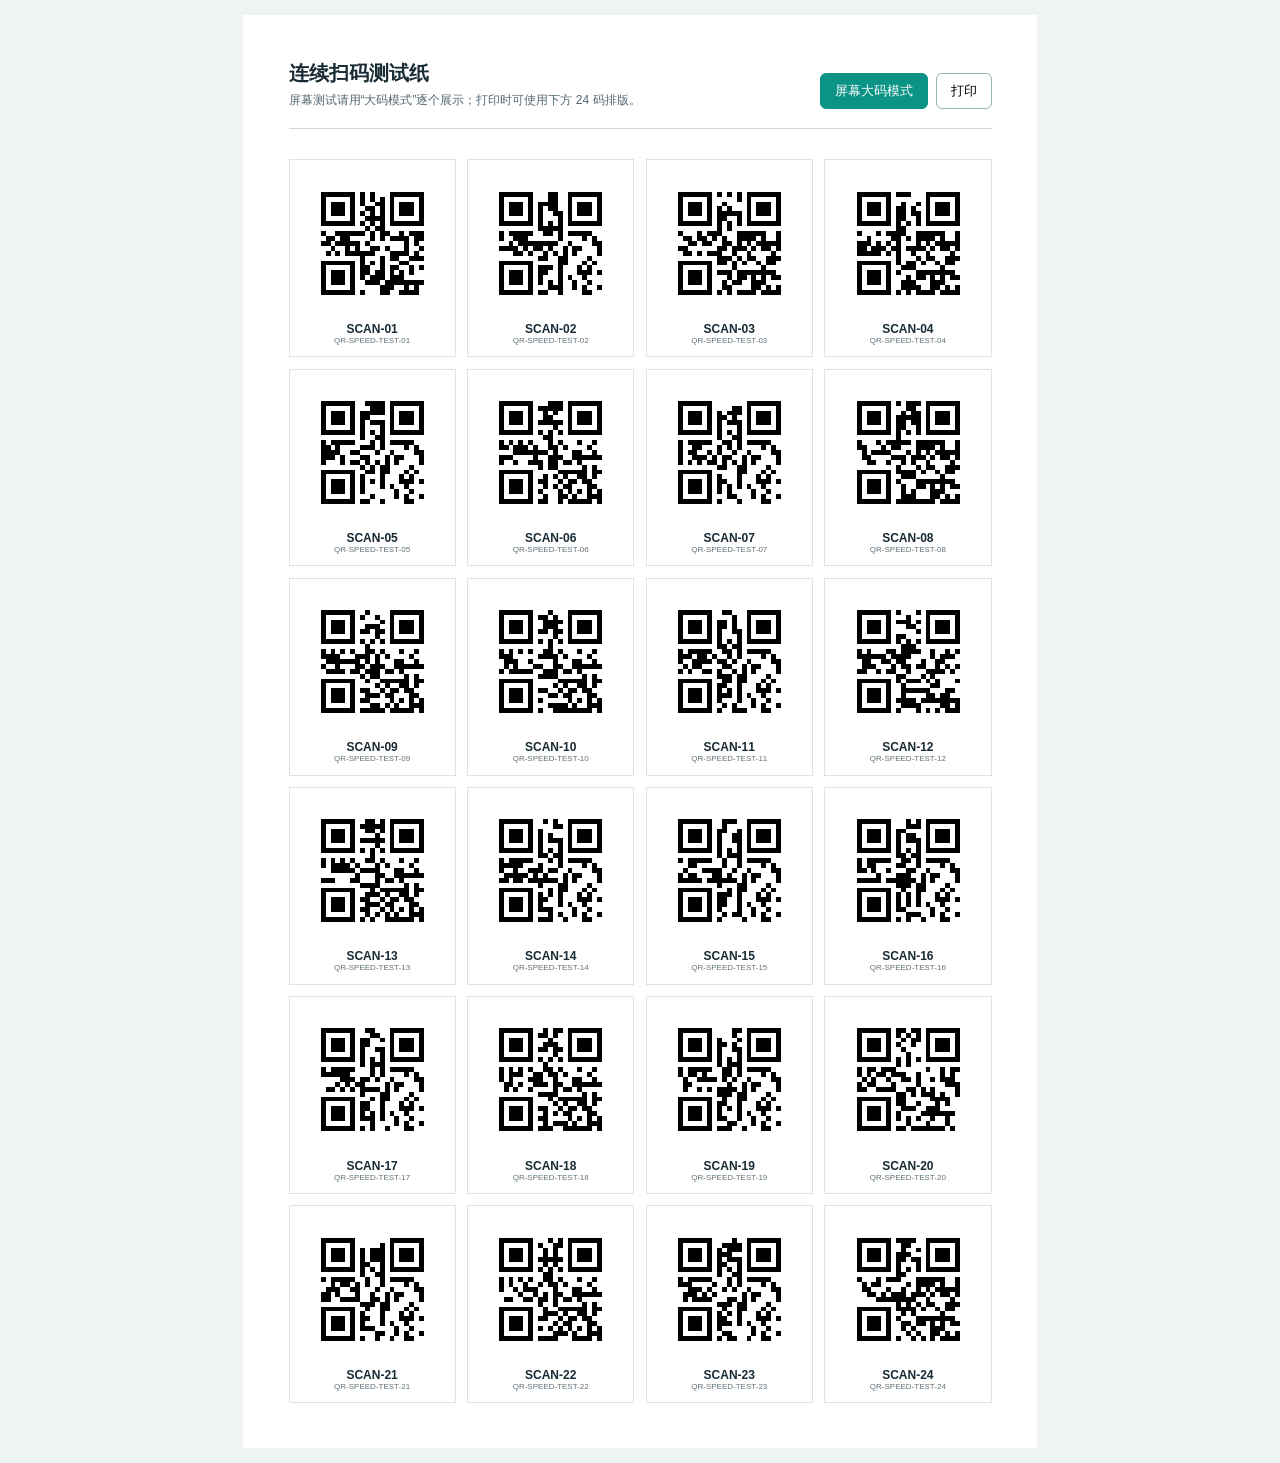
==== commit f4347d8a: "Improve QR code readability on phones" ====
--- a/test-codes.html
+++ b/test-codes.html
@@ -1,35 +1,43 @@
 <!doctype html>
-<html lang="zh-CN"><head><meta charset="UTF-8"><meta name="viewport" content="width=device-width,initial-scale=1">
+<html lang="zh-CN"><head><meta charset="UTF-8"><meta name="viewport" content="width=device-width,initial-scale=1"><link rel="icon" href="data:,">
 <title>连续扫码测试纸 · 24 个二维码</title>
 <style>
 @page{size:A4;margin:9mm}*{box-sizing:border-box}body{font-family:Arial,"Microsoft YaHei",sans-serif;color:#192b35;margin:0;padding:15px;background:#eef3f4}
 .sheet{max-width:210mm;margin:auto;padding:12mm;background:#fff}.header{display:flex;justify-content:space-between;align-items:end;gap:12px;margin-bottom:8mm;border-bottom:1px solid #ced9da;padding-bottom:5mm}
-h1{font-size:20px;margin:0 0 5px}p{font-size:12px;color:#536771;margin:0}.print{padding:8px 14px;border:1px solid #9db5b8;border-radius:6px;background:#fff;cursor:pointer}
-.grid{display:grid;grid-template-columns:repeat(4,1fr);gap:3mm}.code{border:1px solid #dce4e5;padding:3mm;text-align:center;break-inside:avoid;display:flex;flex-direction:column;align-items:center}
+h1{font-size:20px;margin:0 0 5px}p{font-size:12px;color:#536771;margin:0}.actions{display:flex;gap:8px;flex-wrap:wrap}.action{padding:8px 14px;border:1px solid #9db5b8;border-radius:6px;background:#fff;cursor:pointer;white-space:nowrap}.action.primary{background:#0b9486;color:#fff;border-color:#0b9486}
+.grid{display:grid;grid-template-columns:repeat(4,1fr);gap:3mm}.code{border:1px solid #dce4e5;padding:3mm;text-align:center;break-inside:avoid;display:flex;flex-direction:column;align-items:center;background:#fff;cursor:pointer;color:inherit}.code:hover,.code:focus-visible{border-color:#0b9486;outline:2px solid #b6e8df;outline-offset:1px}
 .image{width:100%;max-width:156px;line-height:0}.image svg{width:100%;height:auto}.code strong{font-size:12px;margin-top:2mm}.code small{font-size:8px;color:#617078;white-space:nowrap}
-@media print{body{padding:0;background:#fff}.sheet{padding:0}.print{display:none}.header{margin-bottom:5mm}.grid{gap:2mm}.code{padding:2mm}}
-</style></head><body><main class="sheet"><header class="header"><div><h1>连续扫码测试纸</h1><p>24 个不同二维码。用另一台设备展示或打印；手机逐个扫描，每码仅计一次。</p></div><button class="print" onclick="window.print()">打印</button></header><section class="grid"><div class="code"><div class="image"><svg xmlns="http://www.w3.org/2000/svg" width="156" height="156" viewBox="0 0 23 23" shape-rendering="crispEdges"><path fill="#ffffff" d="M0 0h23v23H0z"/><path stroke="#000000" d="M1 1.5h7m1 0h1m1 0h1m3 0h7M1 2.5h1m5 0h1m1 0h1m1 0h1m1 0h1m1 0h1m5 0h1M1 3.5h1m1 0h3m1 0h1m1 0h1m2 0h2m1 0h1m1 0h3m1 0h1M1 4.5h1m1 0h3m1 0h1m2 0h2m1 0h1m1 0h1m1 0h3m1 0h1M1 5.5h1m1 0h3m1 0h1m1 0h1m1 0h1m1 0h1m1 0h1m1 0h3m1 0h1M1 6.5h1m5 0h1m2 0h4m1 0h1m5 0h1M1 7.5h7m1 0h1m1 0h1m1 0h1m1 0h7M10 8.5h1m1 0h2M1 9.5h1m2 0h6m1 0h1m1 0h2m2 0h1m1 0h3M2 10.5h2m1 0h2m4 0h1m1 0h1m1 0h4m1 0h2M1 11.5h2m1 0h5m1 0h1m7 0h1m1 0h1M3 12.5h1m2 0h1m1 0h1m2 0h2m1 0h1m3 0h1m2 0h1M2 13.5h1m1 0h1m1 0h6m3 0h4m1 0h1M9 14.5h1m3 0h1m1 0h2m2 0h3M1 15.5h7m1 0h1m1 0h1m1 0h1m3 0h2M1 16.5h1m5 0h1m1 0h2m2 0h1m1 0h2m2 0h1m1 0h1M1 17.5h1m1 0h3m1 0h1m1 0h2m1 0h2m1 0h1m1 0h1m1 0h1M1 18.5h1m1 0h3m1 0h1m1 0h1m1 0h3m1 0h3M1 19.5h1m1 0h3m1 0h1m2 0h3m1 0h8M1 20.5h1m5 0h1m5 0h3m2 0h1m1 0h1M1 21.5h7m1 0h1m3 0h2m2 0h4"/></svg>
-</div><strong>SCAN-01</strong><small>QR-SPEED-TEST-01</small></div><div class="code"><div class="image"><svg xmlns="http://www.w3.org/2000/svg" width="156" height="156" viewBox="0 0 23 23" shape-rendering="crispEdges"><path fill="#ffffff" d="M0 0h23v23H0z"/><path stroke="#000000" d="M1 1.5h7m3 0h2m2 0h7M1 2.5h1m5 0h1m3 0h2m2 0h1m5 0h1M1 3.5h1m1 0h3m1 0h1m1 0h4m2 0h1m1 0h3m1 0h1M1 4.5h1m1 0h3m1 0h1m1 0h1m1 0h2m2 0h1m1 0h3m1 0h1M1 5.5h1m1 0h3m1 0h1m1 0h1m2 0h2m1 0h1m1 0h3m1 0h1M1 6.5h1m5 0h1m1 0h1m3 0h1m1 0h1m5 0h1M1 7.5h7m1 0h1m1 0h1m1 0h1m1 0h7M9 8.5h5M1 9.5h1m1 0h5m2 0h2m1 0h1m1 0h5M1 10.5h1m2 0h3m6 0h1m4 0h1m1 0h1M3 11.5h1m1 0h8m2 0h1m4 0h2M1 12.5h4m1 0h1m1 0h2m1 0h1m2 0h1m1 0h2m3 0h1M4 13.5h2m1 0h1m2 0h1m1 0h1m1 0h1m1 0h1m4 0h1M9 14.5h2m2 0h2m4 0h1M1 15.5h7m5 0h2m3 0h1m1 0h1M1 16.5h1m5 0h1m1 0h3m1 0h1m3 0h1m1 0h1M1 17.5h1m1 0h3m1 0h1m1 0h2m2 0h1m3 0h3m1 0h1M1 18.5h1m1 0h3m1 0h1m1 0h1m3 0h1m1 0h1m2 0h1M1 19.5h1m1 0h3m1 0h1m1 0h1m1 0h1m1 0h1m2 0h1m2 0h1M1 20.5h1m5 0h1m3 0h3m2 0h1m1 0h1m2 0h1M1 21.5h7m1 0h2m2 0h1m4 0h2"/></svg>
-</div><strong>SCAN-02</strong><small>QR-SPEED-TEST-02</small></div><div class="code"><div class="image"><svg xmlns="http://www.w3.org/2000/svg" width="156" height="156" viewBox="0 0 23 23" shape-rendering="crispEdges"><path fill="#ffffff" d="M0 0h23v23H0z"/><path stroke="#000000" d="M1 1.5h7m1 0h1m1 0h1m1 0h1m1 0h7M1 2.5h1m5 0h1m5 0h1m1 0h1m5 0h1M1 3.5h1m1 0h3m1 0h1m2 0h1m4 0h1m1 0h3m1 0h1M1 4.5h1m1 0h3m1 0h1m1 0h1m1 0h1m3 0h1m1 0h3m1 0h1M1 5.5h1m1 0h3m1 0h1m1 0h5m1 0h1m1 0h3m1 0h1M1 6.5h1m5 0h1m1 0h2m2 0h1m1 0h1m5 0h1M1 7.5h7m1 0h1m1 0h1m1 0h1m1 0h7M9 8.5h1m1 0h1M1 9.5h1m3 0h1m1 0h3m3 0h6m2 0h1M2 10.5h2m1 0h2m1 0h1m1 0h1m2 0h4m1 0h1m2 0h1M3 11.5h2m1 0h2m2 0h2m1 0h1m1 0h1m1 0h5M1 12.5h2m6 0h2m1 0h3m1 0h1m1 0h2m1 0h1M2 13.5h2m1 0h1m1 0h3m2 0h1m2 0h1m4 0h1M9 14.5h3m1 0h1m1 0h2m2 0h3M1 15.5h7m1 0h2m1 0h1m1 0h1m2 0h1m1 0h2M1 16.5h1m5 0h1m4 0h1m5 0h1M1 17.5h1m1 0h3m1 0h1m1 0h3m1 0h8M1 18.5h1m1 0h3m1 0h1m3 0h1m1 0h2m1 0h1m1 0h1m1 0h2M1 19.5h1m1 0h3m1 0h1m2 0h1m1 0h2m2 0h3M1 20.5h1m5 0h1m2 0h2m4 0h2m1 0h1m1 0h1M1 21.5h7m1 0h1m1 0h1m1 0h4m1 0h4"/></svg>
-</div><strong>SCAN-03</strong><small>QR-SPEED-TEST-03</small></div><div class="code"><div class="image"><svg xmlns="http://www.w3.org/2000/svg" width="156" height="156" viewBox="0 0 23 23" shape-rendering="crispEdges"><path fill="#ffffff" d="M0 0h23v23H0z"/><path stroke="#000000" d="M1 1.5h7m1 0h3m3 0h7M1 2.5h1m5 0h1m7 0h1m5 0h1M1 3.5h1m1 0h3m1 0h1m2 0h1m2 0h1m1 0h1m1 0h3m1 0h1M1 4.5h1m1 0h3m1 0h1m1 0h2m1 0h1m2 0h1m1 0h3m1 0h1M1 5.5h1m1 0h3m1 0h1m1 0h2m1 0h2m1 0h1m1 0h3m1 0h1M1 6.5h1m5 0h1m1 0h2m2 0h1m1 0h1m5 0h1M1 7.5h7m1 0h1m1 0h1m1 0h1m1 0h7M9 8.5h2M1 9.5h1m3 0h1m1 0h4m2 0h6m2 0h1M3 10.5h1m4 0h2m1 0h1m1 0h4m1 0h1m2 0h1M1 11.5h3m1 0h1m1 0h1m1 0h1m3 0h1m1 0h1m1 0h5M1 12.5h2m1 0h3m1 0h2m1 0h4m1 0h1m1 0h2m1 0h1M1 13.5h5m1 0h1m1 0h1m2 0h1m2 0h1m4 0h1M9 14.5h1m3 0h1m1 0h2m2 0h3M1 15.5h7m1 0h1m1 0h2m1 0h1m2 0h1m1 0h2M1 16.5h1m5 0h1m2 0h3m5 0h1M1 17.5h1m1 0h3m1 0h1m1 0h1m3 0h8M1 18.5h1m1 0h3m1 0h1m3 0h1m1 0h2m1 0h1m1 0h1m1 0h2M1 19.5h1m1 0h3m1 0h1m2 0h3m3 0h3M1 20.5h1m5 0h1m2 0h4m2 0h2m1 0h1m1 0h1M1 21.5h7m1 0h1m1 0h1m1 0h4m1 0h4"/></svg>
-</div><strong>SCAN-04</strong><small>QR-SPEED-TEST-04</small></div><div class="code"><div class="image"><svg xmlns="http://www.w3.org/2000/svg" width="156" height="156" viewBox="0 0 23 23" shape-rendering="crispEdges"><path fill="#ffffff" d="M0 0h23v23H0z"/><path stroke="#000000" d="M1 1.5h7m2 0h4m1 0h7M1 2.5h1m5 0h1m3 0h3m1 0h1m5 0h1M1 3.5h1m1 0h3m1 0h1m1 0h5m1 0h1m1 0h3m1 0h1M1 4.5h1m1 0h3m1 0h1m1 0h2m4 0h1m1 0h3m1 0h1M1 5.5h1m1 0h3m1 0h1m1 0h1m1 0h3m1 0h1m1 0h3m1 0h1M1 6.5h1m5 0h1m1 0h1m3 0h1m1 0h1m5 0h1M1 7.5h7m1 0h1m1 0h1m1 0h1m1 0h7M9 8.5h1m2 0h2M1 9.5h1m1 0h5m3 0h1m1 0h1m1 0h5M1 10.5h2m1 0h1m4 0h3m1 0h1m4 0h1m1 0h1M1 11.5h4m2 0h2m3 0h1m2 0h1m4 0h2M1 12.5h3m1 0h1m3 0h2m3 0h1m1 0h2m3 0h1M1 13.5h1m3 0h1m1 0h2m1 0h1m1 0h1m1 0h1m1 0h1m4 0h1M9 14.5h1m1 0h1m1 0h2m4 0h1M1 15.5h7m2 0h2m1 0h2m3 0h1m1 0h1M1 16.5h1m5 0h1m1 0h1m3 0h1m3 0h1m1 0h1M1 17.5h1m1 0h3m1 0h1m1 0h1m1 0h1m1 0h1m3 0h3m1 0h1M1 18.5h1m1 0h3m1 0h1m1 0h1m3 0h1m1 0h1m2 0h1M1 19.5h1m1 0h3m1 0h1m1 0h1m6 0h1m2 0h1M1 20.5h1m5 0h1m3 0h1m4 0h1m1 0h1m2 0h1M1 21.5h7m1 0h2m2 0h1m4 0h2"/></svg>
-</div><strong>SCAN-05</strong><small>QR-SPEED-TEST-05</small></div><div class="code"><div class="image"><svg xmlns="http://www.w3.org/2000/svg" width="156" height="156" viewBox="0 0 23 23" shape-rendering="crispEdges"><path fill="#ffffff" d="M0 0h23v23H0z"/><path stroke="#000000" d="M1 1.5h7m3 0h3m1 0h7M1 2.5h1m5 0h1m1 0h5m1 0h1m5 0h1M1 3.5h1m1 0h3m1 0h1m2 0h1m1 0h1m2 0h1m1 0h3m1 0h1M1 4.5h1m1 0h3m1 0h1m2 0h2m3 0h1m1 0h3m1 0h1M1 5.5h1m1 0h3m1 0h1m1 0h5m1 0h1m1 0h3m1 0h1M1 6.5h1m5 0h1m4 0h1m2 0h1m5 0h1M1 7.5h7m1 0h1m1 0h1m1 0h1m1 0h7M10 8.5h2M1 9.5h1m1 0h1m1 0h1m1 0h1m3 0h1m1 0h1m3 0h1m2 0h1M1 10.5h2m1 0h3m1 0h1m2 0h2m1 0h1m4 0h1M4 11.5h7m1 0h1m3 0h2m2 0h1M1 12.5h3m4 0h1m2 0h3m2 0h6M1 13.5h1m2 0h1m2 0h3m1 0h2m1 0h2m1 0h1M9 14.5h1m1 0h2m5 0h1m1 0h1M1 15.5h7m5 0h6m1 0h2M1 16.5h1m5 0h1m2 0h1m1 0h1m1 0h1m2 0h2m1 0h1M1 17.5h1m1 0h3m1 0h1m1 0h2m2 0h1m1 0h2m1 0h2M1 18.5h1m1 0h3m1 0h1m2 0h1m1 0h1m1 0h2m3 0h2M1 19.5h1m1 0h3m1 0h1m1 0h1m3 0h1m1 0h1m1 0h1m1 0h1m1 0h1M1 20.5h1m5 0h1m2 0h1m2 0h2m1 0h1m2 0h3M1 21.5h7m1 0h2m2 0h1m1 0h5m1 0h1"/></svg>
-</div><strong>SCAN-06</strong><small>QR-SPEED-TEST-06</small></div><div class="code"><div class="image"><svg xmlns="http://www.w3.org/2000/svg" width="156" height="156" viewBox="0 0 23 23" shape-rendering="crispEdges"><path fill="#ffffff" d="M0 0h23v23H0z"/><path stroke="#000000" d="M1 1.5h7m7 0h7M1 2.5h1m5 0h1m4 0h2m1 0h1m5 0h1M1 3.5h1m1 0h3m1 0h1m1 0h1m1 0h3m1 0h1m1 0h3m1 0h1M1 4.5h1m1 0h3m1 0h1m1 0h2m1 0h1m2 0h1m1 0h3m1 0h1M1 5.5h1m1 0h3m1 0h1m1 0h1m1 0h3m1 0h1m1 0h3m1 0h1M1 6.5h1m5 0h1m1 0h1m3 0h1m1 0h1m5 0h1M1 7.5h7m1 0h1m1 0h1m1 0h1m1 0h7M9 8.5h1m2 0h2M1 9.5h1m1 0h5m2 0h2m1 0h1m1 0h5M1 10.5h1m2 0h2m3 0h1m1 0h1m1 0h1m4 0h1m1 0h1M1 11.5h1m1 0h2m2 0h1m1 0h1m2 0h1m2 0h1m4 0h2M1 12.5h1m2 0h3m1 0h1m1 0h2m2 0h1m1 0h2m3 0h1M1 13.5h1m1 0h1m1 0h1m1 0h2m1 0h1m1 0h1m1 0h1m1 0h1m4 0h1M9 14.5h2m2 0h2m4 0h1M1 15.5h7m5 0h2m3 0h1m1 0h1M1 16.5h1m5 0h1m1 0h1m3 0h1m3 0h1m1 0h1M1 17.5h1m1 0h3m1 0h1m1 0h2m2 0h1m3 0h3m1 0h1M1 18.5h1m1 0h3m1 0h1m1 0h1m1 0h1m1 0h1m1 0h1m2 0h1M1 19.5h1m1 0h3m1 0h1m1 0h1m1 0h1m4 0h1m2 0h1M1 20.5h1m5 0h1m3 0h2m3 0h1m1 0h1m2 0h1M1 21.5h7m1 0h1m3 0h1m4 0h2"/></svg>
-</div><strong>SCAN-07</strong><small>QR-SPEED-TEST-07</small></div><div class="code"><div class="image"><svg xmlns="http://www.w3.org/2000/svg" width="156" height="156" viewBox="0 0 23 23" shape-rendering="crispEdges"><path fill="#ffffff" d="M0 0h23v23H0z"/><path stroke="#000000" d="M1 1.5h7m1 0h1m1 0h3m1 0h7M1 2.5h1m5 0h1m3 0h2m2 0h1m5 0h1M1 3.5h1m1 0h3m1 0h1m2 0h1m1 0h2m1 0h1m1 0h3m1 0h1M1 4.5h1m1 0h3m1 0h1m1 0h5m1 0h1m1 0h3m1 0h1M1 5.5h1m1 0h3m1 0h1m1 0h2m1 0h2m1 0h1m1 0h3m1 0h1M1 6.5h1m5 0h1m1 0h2m2 0h1m1 0h1m5 0h1M1 7.5h7m1 0h1m1 0h1m1 0h1m1 0h7M9 8.5h1M1 9.5h1m3 0h1m1 0h5m1 0h6m2 0h1M1 10.5h2m3 0h1m1 0h2m3 0h4m1 0h1m2 0h1M2 11.5h1m1 0h4m3 0h1m1 0h1m1 0h1m1 0h5M2 12.5h2m4 0h3m1 0h3m1 0h1m1 0h2m1 0h1M3 13.5h2m2 0h1m2 0h1m1 0h1m2 0h1m4 0h1M9 14.5h1m3 0h1m1 0h2m2 0h3M1 15.5h7m1 0h4m1 0h1m2 0h1m1 0h2M1 16.5h1m5 0h1m2 0h3m5 0h1M1 17.5h1m1 0h3m1 0h1m1 0h1m3 0h8M1 18.5h1m1 0h3m1 0h1m2 0h1m2 0h2m1 0h1m1 0h1m1 0h2M1 19.5h1m1 0h3m1 0h1m2 0h1m1 0h1m3 0h3M1 20.5h1m5 0h1m2 0h3m3 0h2m1 0h1m1 0h1M1 21.5h7m1 0h8m1 0h4"/></svg>
-</div><strong>SCAN-08</strong><small>QR-SPEED-TEST-08</small></div><div class="code"><div class="image"><svg xmlns="http://www.w3.org/2000/svg" width="156" height="156" viewBox="0 0 23 23" shape-rendering="crispEdges"><path fill="#ffffff" d="M0 0h23v23H0z"/><path stroke="#000000" d="M1 1.5h7m2 0h1m4 0h7M1 2.5h1m5 0h1m1 0h1m2 0h1m2 0h1m5 0h1M1 3.5h1m1 0h3m1 0h1m5 0h1m1 0h1m1 0h3m1 0h1M1 4.5h1m1 0h3m1 0h1m2 0h3m2 0h1m1 0h3m1 0h1M1 5.5h1m1 0h3m1 0h1m1 0h2m1 0h2m1 0h1m1 0h3m1 0h1M1 6.5h1m5 0h1m4 0h1m2 0h1m5 0h1M1 7.5h7m1 0h1m1 0h1m1 0h1m1 0h7M10 8.5h1M1 9.5h1m1 0h1m1 0h1m1 0h1m2 0h2m1 0h1m3 0h1m2 0h1M1 10.5h4m3 0h3m1 0h1m1 0h1m4 0h1M2 11.5h7m1 0h1m1 0h1m3 0h2m2 0h1M1 12.5h1m2 0h1m3 0h2m1 0h3m2 0h6M2 13.5h4m1 0h2m1 0h3m1 0h2m1 0h1M9 14.5h1m1 0h2m5 0h1m1 0h1M1 15.5h7m2 0h1m2 0h6m1 0h2M1 16.5h1m5 0h1m4 0h1m1 0h1m2 0h2m1 0h1M1 17.5h1m1 0h3m1 0h1m1 0h2m2 0h1m1 0h2m1 0h2M1 18.5h1m1 0h3m1 0h1m2 0h3m1 0h2m3 0h2M1 19.5h1m1 0h3m1 0h1m1 0h2m4 0h1m1 0h1m1 0h1m1 0h1M1 20.5h1m5 0h1m3 0h2m1 0h1m1 0h1m2 0h3M1 21.5h7m1 0h5m1 0h5m1 0h1"/></svg>
-</div><strong>SCAN-09</strong><small>QR-SPEED-TEST-09</small></div><div class="code"><div class="image"><svg xmlns="http://www.w3.org/2000/svg" width="156" height="156" viewBox="0 0 23 23" shape-rendering="crispEdges"><path fill="#ffffff" d="M0 0h23v23H0z"/><path stroke="#000000" d="M1 1.5h7m3 0h1m3 0h7M1 2.5h1m5 0h1m1 0h2m1 0h1m2 0h1m5 0h1M1 3.5h1m1 0h3m1 0h1m2 0h4m1 0h1m1 0h3m1 0h1M1 4.5h1m1 0h3m1 0h1m2 0h3m2 0h1m1 0h3m1 0h1M1 5.5h1m1 0h3m1 0h1m1 0h2m1 0h2m1 0h1m1 0h3m1 0h1M1 6.5h1m5 0h1m4 0h1m2 0h1m5 0h1M1 7.5h7m1 0h1m1 0h1m1 0h1m1 0h7M11 8.5h1M1 9.5h1m1 0h1m1 0h1m1 0h1m2 0h2m1 0h1m3 0h1m2 0h1M1 10.5h3m5 0h4m1 0h1m4 0h1M2 11.5h3m2 0h1m4 0h1m3 0h2m2 0h1M2 12.5h1m1 0h1m3 0h2m2 0h2m2 0h6M1 13.5h1m1 0h5m2 0h3m1 0h2m1 0h1M9 14.5h4m5 0h1m1 0h1M1 15.5h7m5 0h6m1 0h2M1 16.5h1m5 0h1m4 0h1m1 0h1m2 0h2m1 0h1M1 17.5h1m1 0h3m1 0h1m1 0h2m2 0h1m1 0h2m1 0h2M1 18.5h1m1 0h3m1 0h1m3 0h2m1 0h2m3 0h2M1 19.5h1m1 0h3m1 0h1m1 0h1m5 0h1m1 0h1m1 0h1m1 0h1M1 20.5h1m5 0h1m3 0h4m1 0h1m2 0h3M1 21.5h7m1 0h1m2 0h8m1 0h1"/></svg>
-</div><strong>SCAN-10</strong><small>QR-SPEED-TEST-10</small></div><div class="code"><div class="image"><svg xmlns="http://www.w3.org/2000/svg" width="156" height="156" viewBox="0 0 23 23" shape-rendering="crispEdges"><path fill="#ffffff" d="M0 0h23v23H0z"/><path stroke="#000000" d="M1 1.5h7m2 0h2m3 0h7M1 2.5h1m5 0h1m4 0h1m2 0h1m5 0h1M1 3.5h1m1 0h3m1 0h1m1 0h2m1 0h1m2 0h1m1 0h3m1 0h1M1 4.5h1m1 0h3m1 0h1m1 0h2m1 0h1m2 0h1m1 0h3m1 0h1M1 5.5h1m1 0h3m1 0h1m1 0h1m2 0h2m1 0h1m1 0h3m1 0h1M1 6.5h1m5 0h1m1 0h1m3 0h1m1 0h1m5 0h1M1 7.5h7m1 0h1m1 0h1m1 0h1m1 0h7M9 8.5h2m1 0h2M1 9.5h1m1 0h5m2 0h2m1 0h1m1 0h5M1 10.5h3m1 0h2m1 0h1m2 0h1m1 0h1m4 0h1m1 0h1M1 11.5h1m2 0h4m1 0h2m1 0h1m2 0h1m4 0h2M2 12.5h1m1 0h2m4 0h2m2 0h1m1 0h2m3 0h1M1 13.5h1m1 0h1m2 0h2m1 0h1m2 0h1m1 0h1m1 0h1m4 0h1M9 14.5h3m1 0h2m4 0h1M1 15.5h7m2 0h2m1 0h2m3 0h1m1 0h1M1 16.5h1m5 0h1m1 0h2m2 0h1m3 0h1m1 0h1M1 17.5h1m1 0h3m1 0h1m1 0h1m1 0h1m1 0h1m3 0h3m1 0h1M1 18.5h1m1 0h3m1 0h1m1 0h3m1 0h1m1 0h1m2 0h1M1 19.5h1m1 0h3m1 0h1m1 0h1m3 0h1m2 0h1m2 0h1M1 20.5h1m5 0h1m2 0h1m1 0h1m3 0h1m1 0h1m2 0h1M1 21.5h7m1 0h1m2 0h3m3 0h2"/></svg>
-</div><strong>SCAN-11</strong><small>QR-SPEED-TEST-11</small></div><div class="code"><div class="image"><svg xmlns="http://www.w3.org/2000/svg" width="156" height="156" viewBox="0 0 23 23" shape-rendering="crispEdges"><path fill="#ffffff" d="M0 0h23v23H0z"/><path stroke="#000000" d="M1 1.5h7m1 0h1m3 0h1m1 0h7M1 2.5h1m5 0h1m3 0h1m3 0h1m5 0h1M1 3.5h1m1 0h3m1 0h1m1 0h3m1 0h1m1 0h1m1 0h3m1 0h1M1 4.5h1m1 0h3m1 0h1m3 0h2m2 0h1m1 0h3m1 0h1M1 5.5h1m1 0h3m1 0h1m5 0h1m1 0h1m1 0h3m1 0h1M1 6.5h1m5 0h1m1 0h2m4 0h1m5 0h1M1 7.5h7m1 0h1m1 0h1m1 0h1m1 0h7M10 8.5h3M1 9.5h1m1 0h1m3 0h2m1 0h4m2 0h1m2 0h1m1 0h1M1 10.5h6m1 0h4m4 0h1m1 0h3M2 11.5h2m2 0h2m1 0h2m3 0h1m2 0h2M2 12.5h3m3 0h1m1 0h2m1 0h2m2 0h1m1 0h1m1 0h1M1 13.5h2m2 0h1m1 0h2m2 0h1m3 0h4m1 0h1M9 14.5h2m3 0h1m1 0h1M1 15.5h7m1 0h1m1 0h3m1 0h1m1 0h1m3 0h1M1 16.5h1m5 0h1m2 0h1m5 0h2M1 17.5h1m1 0h3m1 0h1m2 0h6m3 0h2M1 18.5h1m1 0h3m1 0h1m2 0h1m4 0h2m1 0h2M1 19.5h1m1 0h3m1 0h1m1 0h4m1 0h8M1 20.5h1m5 0h1m2 0h4m4 0h2m1 0h1M1 21.5h7m1 0h1m3 0h1m1 0h1m1 0h1m1 0h3"/></svg>
-</div><strong>SCAN-12</strong><small>QR-SPEED-TEST-12</small></div><div class="code"><div class="image"><svg xmlns="http://www.w3.org/2000/svg" width="156" height="156" viewBox="0 0 23 23" shape-rendering="crispEdges"><path fill="#ffffff" d="M0 0h23v23H0z"/><path stroke="#000000" d="M1 1.5h7m2 0h2m1 0h1m1 0h7M1 2.5h1m5 0h1m1 0h5m1 0h1m5 0h1M1 3.5h1m1 0h3m1 0h1m2 0h2m1 0h1m1 0h1m1 0h3m1 0h1M1 4.5h1m1 0h3m1 0h1m4 0h1m2 0h1m1 0h3m1 0h1M1 5.5h1m1 0h3m1 0h1m1 0h5m1 0h1m1 0h3m1 0h1M1 6.5h1m5 0h1m4 0h1m2 0h1m5 0h1M1 7.5h7m1 0h1m1 0h1m1 0h1m1 0h7M11 8.5h1M1 9.5h1m1 0h1m1 0h1m1 0h1m2 0h2m1 0h1m3 0h1m2 0h1M1 10.5h1m1 0h4m1 0h1m3 0h1m1 0h1m4 0h1M3 11.5h5m1 0h4m3 0h2m2 0h1M8 12.5h1m3 0h2m2 0h6M1 13.5h3m3 0h2m3 0h1m1 0h2m1 0h1M9 14.5h4m5 0h1m1 0h1M1 15.5h7m3 0h1m1 0h6m1 0h2M1 16.5h1m5 0h1m2 0h3m1 0h1m2 0h2m1 0h1M1 17.5h1m1 0h3m1 0h1m1 0h2m2 0h1m1 0h2m1 0h2M1 18.5h1m1 0h3m1 0h1m2 0h3m1 0h2m3 0h2M1 19.5h1m1 0h3m1 0h1m1 0h2m2 0h1m1 0h1m1 0h1m1 0h1m1 0h1M1 20.5h1m5 0h1m2 0h1m1 0h1m1 0h1m1 0h1m2 0h3M1 21.5h7m1 0h1m1 0h1m2 0h6m1 0h1"/></svg>
-</div><strong>SCAN-13</strong><small>QR-SPEED-TEST-13</small></div><div class="code"><div class="image"><svg xmlns="http://www.w3.org/2000/svg" width="156" height="156" viewBox="0 0 23 23" shape-rendering="crispEdges"><path fill="#ffffff" d="M0 0h23v23H0z"/><path stroke="#000000" d="M1 1.5h7m2 0h1m1 0h1m2 0h7M1 2.5h1m5 0h1m4 0h2m1 0h1m5 0h1M1 3.5h1m1 0h3m1 0h1m1 0h1m5 0h1m1 0h3m1 0h1M1 4.5h1m1 0h3m1 0h1m1 0h1m1 0h1m3 0h1m1 0h3m1 0h1M1 5.5h1m1 0h3m1 0h1m1 0h1m1 0h3m1 0h1m1 0h3m1 0h1M1 6.5h1m5 0h1m1 0h1m3 0h1m1 0h1m5 0h1M1 7.5h7m1 0h1m1 0h1m1 0h1m1 0h7M9 8.5h2m1 0h2M1 9.5h1m1 0h5m3 0h1m1 0h1m1 0h5M1 10.5h5m3 0h1m3 0h1m4 0h1m1 0h1M1 11.5h1m2 0h1m2 0h3m1 0h2m2 0h1m4 0h2M2 12.5h5m1 0h1m1 0h1m3 0h1m1 0h2m3 0h1M1 13.5h2m1 0h2m1 0h6m1 0h1m1 0h1m4 0h1M9 14.5h1m3 0h2m4 0h1M1 15.5h7m3 0h1m1 0h2m3 0h1m1 0h1M1 16.5h1m5 0h1m1 0h1m1 0h1m1 0h1m3 0h1m1 0h1M1 17.5h1m1 0h3m1 0h1m1 0h2m2 0h1m3 0h3m1 0h1M1 18.5h1m1 0h3m1 0h1m1 0h1m3 0h1m1 0h1m2 0h1M1 19.5h1m1 0h3m1 0h1m1 0h3m4 0h1m2 0h1M1 20.5h1m5 0h1m3 0h1m1 0h1m2 0h1m1 0h1m2 0h1M1 21.5h7m1 0h3m2 0h1m3 0h2"/></svg>
-</div><strong>SCAN-14</strong><small>QR-SPEED-TEST-14</small></div><div class="code"><div class="image"><svg xmlns="http://www.w3.org/2000/svg" width="156" height="156" viewBox="0 0 23 23" shape-rendering="crispEdges"><path fill="#ffffff" d="M0 0h23v23H0z"/><path stroke="#000000" d="M1 1.5h7m2 0h3m2 0h7M1 2.5h1m5 0h1m2 0h1m4 0h1m5 0h1M1 3.5h1m1 0h3m1 0h1m1 0h2m2 0h1m1 0h1m1 0h3m1 0h1M1 4.5h1m1 0h3m1 0h1m1 0h1m2 0h2m1 0h1m1 0h3m1 0h1M1 5.5h1m1 0h3m1 0h1m1 0h1m2 0h2m1 0h1m1 0h3m1 0h1M1 6.5h1m5 0h1m1 0h1m3 0h1m1 0h1m5 0h1M1 7.5h7m1 0h1m1 0h1m1 0h1m1 0h7M9 8.5h1m1 0h3M1 9.5h1m1 0h5m2 0h1m2 0h1m1 0h5M3 10.5h2m5 0h1m2 0h1m4 0h1m1 0h1M2 11.5h1m3 0h4m2 0h1m2 0h1m4 0h2M1 12.5h1m1 0h2m3 0h2m1 0h1m2 0h1m1 0h2m3 0h1M1 13.5h5m1 0h6m1 0h1m1 0h1m4 0h1M9 14.5h1m3 0h2m4 0h1M1 15.5h7m3 0h1m1 0h2m3 0h1m1 0h1M1 16.5h1m5 0h1m1 0h3m1 0h1m3 0h1m1 0h1M1 17.5h1m1 0h3m1 0h1m1 0h2m2 0h1m3 0h3m1 0h1M1 18.5h1m1 0h3m1 0h1m1 0h2m2 0h1m1 0h1m2 0h1M1 19.5h1m1 0h3m1 0h1m1 0h1m3 0h1m2 0h1m2 0h1M1 20.5h1m5 0h1m2 0h1m1 0h2m2 0h1m1 0h1m2 0h1M1 21.5h7m1 0h1m4 0h1m3 0h2"/></svg>
-</div><strong>SCAN-15</strong><small>QR-SPEED-TEST-15</small></div><div class="code"><div class="image"><svg xmlns="http://www.w3.org/2000/svg" width="156" height="156" viewBox="0 0 23 23" shape-rendering="crispEdges"><path fill="#ffffff" d="M0 0h23v23H0z"/><path stroke="#000000" d="M1 1.5h7m3 0h1m1 0h1m1 0h7M1 2.5h1m5 0h1m3 0h3m1 0h1m5 0h1M1 3.5h1m1 0h3m1 0h1m1 0h2m4 0h1m1 0h3m1 0h1M1 4.5h1m1 0h3m1 0h1m1 0h1m1 0h2m2 0h1m1 0h3m1 0h1M1 5.5h1m1 0h3m1 0h1m1 0h1m1 0h3m1 0h1m1 0h3m1 0h1M1 6.5h1m5 0h1m1 0h1m3 0h1m1 0h1m5 0h1M1 7.5h7m1 0h1m1 0h1m1 0h1m1 0h7M9 8.5h2m1 0h2M1 9.5h1m1 0h5m2 0h2m1 0h1m1 0h5M1 10.5h1m1 0h2m4 0h2m2 0h1m4 0h1m1 0h1M1 11.5h2m1 0h1m2 0h1m3 0h2m2 0h1m4 0h2M5 12.5h1m3 0h3m2 0h1m1 0h2m3 0h1M1 13.5h5m1 0h6m1 0h1m1 0h1m4 0h1M9 14.5h3m1 0h2m4 0h1M1 15.5h7m2 0h1m2 0h2m3 0h1m1 0h1M1 16.5h1m5 0h1m1 0h1m1 0h1m1 0h1m3 0h1m1 0h1M1 17.5h1m1 0h3m1 0h1m1 0h1m1 0h1m1 0h1m3 0h3m1 0h1M1 18.5h1m1 0h3m1 0h1m1 0h1m1 0h1m1 0h1m1 0h1m2 0h1M1 19.5h1m1 0h3m1 0h1m1 0h2m5 0h1m2 0h1M1 20.5h1m5 0h1m3 0h3m2 0h1m1 0h1m2 0h1M1 21.5h7m1 0h1m1 0h1m2 0h1m3 0h2"/></svg>
-</div><strong>SCAN-16</strong><small>QR-SPEED-TEST-16</small></div><div class="code"><div class="image"><svg xmlns="http://www.w3.org/2000/svg" width="156" height="156" viewBox="0 0 23 23" shape-rendering="crispEdges"><path fill="#ffffff" d="M0 0h23v23H0z"/><path stroke="#000000" d="M1 1.5h7m2 0h2m3 0h7M1 2.5h1m5 0h1m3 0h2m2 0h1m5 0h1M1 3.5h1m1 0h3m1 0h1m1 0h2m2 0h1m1 0h1m1 0h3m1 0h1M1 4.5h1m1 0h3m1 0h1m1 0h2m4 0h1m1 0h3m1 0h1M1 5.5h1m1 0h3m1 0h1m1 0h1m2 0h2m1 0h1m1 0h3m1 0h1M1 6.5h1m5 0h1m1 0h1m3 0h1m1 0h1m5 0h1M1 7.5h7m1 0h1m1 0h1m1 0h1m1 0h7M9 8.5h1m1 0h3M1 9.5h1m1 0h5m3 0h1m1 0h1m1 0h5M1 10.5h6m4 0h1m1 0h1m4 0h1m1 0h1M5 11.5h3m1 0h2m1 0h1m2 0h1m4 0h2M4 12.5h1m1 0h1m1 0h2m4 0h1m1 0h2m3 0h1M2 13.5h2m1 0h1m1 0h1m1 0h4m1 0h1m1 0h1m4 0h1M9 14.5h1m3 0h2m4 0h1M1 15.5h7m3 0h1m1 0h2m3 0h1m1 0h1M1 16.5h1m5 0h1m1 0h2m2 0h1m3 0h1m1 0h1M1 17.5h1m1 0h3m1 0h1m1 0h2m2 0h1m3 0h3m1 0h1M1 18.5h1m1 0h3m1 0h1m1 0h1m1 0h1m1 0h1m1 0h1m2 0h1M1 19.5h1m1 0h3m1 0h1m1 0h3m1 0h1m2 0h1m2 0h1M1 20.5h1m5 0h1m3 0h1m4 0h1m1 0h1m2 0h1M1 21.5h7m1 0h1m1 0h1m2 0h1m3 0h2"/></svg>
-</div><strong>SCAN-17</strong><small>QR-SPEED-TEST-17</small></div><div class="code"><div class="image"><svg xmlns="http://www.w3.org/2000/svg" width="156" height="156" viewBox="0 0 23 23" shape-rendering="crispEdges"><path fill="#ffffff" d="M0 0h23v23H0z"/><path stroke="#000000" d="M1 1.5h7m2 0h1m1 0h2m1 0h7M1 2.5h1m5 0h1m1 0h2m1 0h1m2 0h1m5 0h1M1 3.5h1m1 0h3m1 0h1m3 0h1m3 0h1m1 0h3m1 0h1M1 4.5h1m1 0h3m1 0h1m2 0h3m2 0h1m1 0h3m1 0h1M1 5.5h1m1 0h3m1 0h1m1 0h2m1 0h2m1 0h1m1 0h3m1 0h1M1 6.5h1m5 0h1m4 0h1m2 0h1m5 0h1M1 7.5h7m1 0h1m1 0h1m1 0h1m1 0h7M10 8.5h1M1 9.5h1m1 0h1m1 0h1m1 0h1m2 0h2m1 0h1m3 0h1m2 0h1M1 10.5h1m1 0h3m2 0h2m1 0h2m1 0h1m4 0h1M1 11.5h1m1 0h1m3 0h3m2 0h1m3 0h2m2 0h1M2 12.5h2m1 0h1m2 0h3m1 0h2m2 0h6M2 13.5h1m1 0h1m2 0h1m4 0h1m1 0h2m1 0h1M9 14.5h4m5 0h1m1 0h1M1 15.5h7m3 0h1m1 0h6m1 0h2M1 16.5h1m5 0h1m4 0h1m1 0h1m2 0h2m1 0h1M1 17.5h1m1 0h3m1 0h1m1 0h2m2 0h1m1 0h2m1 0h2M1 18.5h1m1 0h3m1 0h1m2 0h1m1 0h1m1 0h2m3 0h2M1 19.5h1m1 0h3m1 0h1m1 0h2m4 0h1m1 0h1m1 0h1m1 0h1M1 20.5h1m5 0h1m2 0h1m1 0h3m1 0h1m2 0h3M1 21.5h7m1 0h3m2 0h6m1 0h1"/></svg>
-</div><strong>SCAN-18</strong><small>QR-SPEED-TEST-18</small></div><div class="code"><div class="image"><svg xmlns="http://www.w3.org/2000/svg" width="156" height="156" viewBox="0 0 23 23" shape-rendering="crispEdges"><path fill="#ffffff" d="M0 0h23v23H0z"/><path stroke="#000000" d="M1 1.5h7m4 0h2m1 0h7M1 2.5h1m5 0h1m4 0h1m2 0h1m5 0h1M1 3.5h1m1 0h3m1 0h1m1 0h1m3 0h1m1 0h1m1 0h3m1 0h1M1 4.5h1m1 0h3m1 0h1m1 0h2m1 0h1m2 0h1m1 0h3m1 0h1M1 5.5h1m1 0h3m1 0h1m1 0h1m2 0h2m1 0h1m1 0h3m1 0h1M1 6.5h1m5 0h1m1 0h1m3 0h1m1 0h1m5 0h1M1 7.5h7m1 0h1m1 0h1m1 0h1m1 0h7M9 8.5h1m1 0h3M1 9.5h1m1 0h5m2 0h2m1 0h1m1 0h5M1 10.5h1m1 0h2m1 0h1m3 0h2m1 0h1m4 0h1m1 0h1M2 11.5h1m2 0h4m1 0h1m1 0h1m2 0h1m4 0h2M2 12.5h2m7 0h1m2 0h1m1 0h2m3 0h1M2 13.5h1m2 0h1m1 0h1m1 0h4m1 0h1m1 0h1m4 0h1M9 14.5h3m1 0h2m4 0h1M1 15.5h7m2 0h1m2 0h2m3 0h1m1 0h1M1 16.5h1m5 0h1m1 0h2m2 0h1m3 0h1m1 0h1M1 17.5h1m1 0h3m1 0h1m1 0h1m1 0h1m1 0h1m3 0h3m1 0h1M1 18.5h1m1 0h3m1 0h1m1 0h1m3 0h1m1 0h1m2 0h1M1 19.5h1m1 0h3m1 0h1m1 0h2m2 0h1m2 0h1m2 0h1M1 20.5h1m5 0h1m3 0h2m3 0h1m1 0h1m2 0h1M1 21.5h7m1 0h3m2 0h1m3 0h2"/></svg>
-</div><strong>SCAN-19</strong><small>QR-SPEED-TEST-19</small></div><div class="code"><div class="image"><svg xmlns="http://www.w3.org/2000/svg" width="156" height="156" viewBox="0 0 23 23" shape-rendering="crispEdges"><path fill="#ffffff" d="M0 0h23v23H0z"/><path stroke="#000000" d="M1 1.5h7m1 0h2m1 0h2m1 0h7M1 2.5h1m5 0h1m1 0h1m1 0h1m1 0h1m1 0h1m5 0h1M1 3.5h1m1 0h3m1 0h1m2 0h1m1 0h2m1 0h1m1 0h3m1 0h1M1 4.5h1m1 0h3m1 0h1m1 0h1m2 0h1m2 0h1m1 0h3m1 0h1M1 5.5h1m1 0h3m1 0h1m2 0h1m4 0h1m1 0h3m1 0h1M1 6.5h1m5 0h1m3 0h1m3 0h1m5 0h1M1 7.5h7m1 0h1m1 0h1m1 0h1m1 0h7M9 8.5h1m1 0h1M1 9.5h1m1 0h2m1 0h3m6 0h1m2 0h1m1 0h2M1 10.5h1m1 0h1m1 0h2m1 0h3m2 0h1m4 0h1m1 0h1M2 11.5h1m1 0h1m2 0h1m2 0h2m1 0h1m2 0h1m1 0h3M1 12.5h1m1 0h2m3 0h1m4 0h1m5 0h3M1 13.5h2m2 0h4m2 0h2m1 0h1m1 0h1m4 0h1M9 14.5h2m1 0h1m1 0h3m1 0h1m2 0h1M1 15.5h7m1 0h2m5 0h4M1 16.5h1m5 0h1m1 0h2m2 0h1m3 0h1m1 0h1M1 17.5h1m1 0h3m1 0h1m2 0h3m2 0h3M1 18.5h1m1 0h3m1 0h1m1 0h1m4 0h7M1 19.5h1m1 0h3m1 0h1m1 0h1m1 0h1m1 0h1m2 0h1m2 0h1M1 20.5h1m5 0h1m3 0h1m3 0h1m3 0h1M1 21.5h7m1 0h2m1 0h7m1 0h1"/></svg>
-</div><strong>SCAN-20</strong><small>QR-SPEED-TEST-20</small></div><div class="code"><div class="image"><svg xmlns="http://www.w3.org/2000/svg" width="156" height="156" viewBox="0 0 23 23" shape-rendering="crispEdges"><path fill="#ffffff" d="M0 0h23v23H0z"/><path stroke="#000000" d="M1 1.5h7m7 0h7M1 2.5h1m5 0h1m5 0h1m1 0h1m5 0h1M1 3.5h1m1 0h3m1 0h1m1 0h1m1 0h3m1 0h1m1 0h3m1 0h1M1 4.5h1m1 0h3m1 0h1m1 0h1m1 0h3m1 0h1m1 0h3m1 0h1M1 5.5h1m1 0h3m1 0h1m1 0h1m1 0h3m1 0h1m1 0h3m1 0h1M1 6.5h1m5 0h1m1 0h2m2 0h1m1 0h1m5 0h1M1 7.5h7m1 0h1m1 0h1m1 0h1m1 0h7M9 8.5h1m2 0h2M1 9.5h1m1 0h5m2 0h1m2 0h1m1 0h5M3 10.5h1m1 0h2m1 0h1m1 0h1m2 0h1m4 0h1m1 0h1M2 11.5h3m2 0h2m3 0h1m2 0h1m4 0h2M1 12.5h2m1 0h1m3 0h1m2 0h1m2 0h1m1 0h2m3 0h1M1 13.5h2m2 0h4m2 0h2m1 0h1m1 0h1m4 0h1M9 14.5h3m1 0h2m4 0h1M1 15.5h7m2 0h1m2 0h2m3 0h1m1 0h1M1 16.5h1m5 0h1m1 0h1m3 0h1m3 0h1m1 0h1M1 17.5h1m1 0h3m1 0h1m1 0h2m2 0h1m3 0h3m1 0h1M1 18.5h1m1 0h3m1 0h1m1 0h1m3 0h1m1 0h1m2 0h1M1 19.5h1m1 0h3m1 0h1m1 0h3m4 0h1m2 0h1M1 20.5h1m5 0h1m4 0h2m2 0h1m1 0h1m2 0h1M1 21.5h7m1 0h1m2 0h1m2 0h1m2 0h2"/></svg>
-</div><strong>SCAN-21</strong><small>QR-SPEED-TEST-21</small></div><div class="code"><div class="image"><svg xmlns="http://www.w3.org/2000/svg" width="156" height="156" viewBox="0 0 23 23" shape-rendering="crispEdges"><path fill="#ffffff" d="M0 0h23v23H0z"/><path stroke="#000000" d="M1 1.5h7m3 0h1m1 0h1m1 0h7M1 2.5h1m5 0h1m1 0h1m2 0h2m1 0h1m5 0h1M1 3.5h1m1 0h3m1 0h1m2 0h1m1 0h1m2 0h1m1 0h3m1 0h1M1 4.5h1m1 0h3m1 0h1m2 0h1m1 0h1m2 0h1m1 0h3m1 0h1M1 5.5h1m1 0h3m1 0h1m1 0h5m1 0h1m1 0h3m1 0h1M1 6.5h1m5 0h1m2 0h1m1 0h1m2 0h1m5 0h1M1 7.5h7m1 0h1m1 0h1m1 0h1m1 0h7M10 8.5h2M1 9.5h1m1 0h1m1 0h1m1 0h1m2 0h2m1 0h1m3 0h1m2 0h1M1 10.5h1m1 0h1m2 0h1m2 0h1m1 0h2m1 0h1m4 0h1M1 11.5h1m2 0h1m1 0h3m3 0h1m3 0h2m2 0h1M5 12.5h1m2 0h1m1 0h1m1 0h2m2 0h6M2 13.5h2m2 0h2m1 0h2m1 0h1m1 0h2m1 0h1M9 14.5h1m2 0h1m5 0h1m1 0h1M1 15.5h7m2 0h1m2 0h6m1 0h2M1 16.5h1m5 0h1m2 0h3m1 0h1m2 0h2m1 0h1M1 17.5h1m1 0h3m1 0h1m1 0h2m2 0h1m1 0h2m1 0h2M1 18.5h1m1 0h3m1 0h1m4 0h1m1 0h2m3 0h2M1 19.5h1m1 0h3m1 0h1m1 0h1m1 0h1m1 0h1m1 0h1m1 0h1m1 0h1m1 0h1M1 20.5h1m5 0h1m4 0h3m1 0h1m2 0h3M1 21.5h7m1 0h4m3 0h4m1 0h1"/></svg>
-</div><strong>SCAN-22</strong><small>QR-SPEED-TEST-22</small></div><div class="code"><div class="image"><svg xmlns="http://www.w3.org/2000/svg" width="156" height="156" viewBox="0 0 23 23" shape-rendering="crispEdges"><path fill="#ffffff" d="M0 0h23v23H0z"/><path stroke="#000000" d="M1 1.5h7m4 0h1m2 0h7M1 2.5h1m5 0h1m2 0h4m1 0h1m5 0h1M1 3.5h1m1 0h3m1 0h1m1 0h1m1 0h3m1 0h1m1 0h3m1 0h1M1 4.5h1m1 0h3m1 0h1m1 0h3m3 0h1m1 0h3m1 0h1M1 5.5h1m1 0h3m1 0h1m1 0h1m1 0h3m1 0h1m1 0h3m1 0h1M1 6.5h1m5 0h1m1 0h2m2 0h1m1 0h1m5 0h1M1 7.5h7m1 0h1m1 0h1m1 0h1m1 0h7M9 8.5h1m2 0h2M1 9.5h1m1 0h5m3 0h1m1 0h1m1 0h5M1 10.5h3m4 0h1m2 0h1m1 0h1m4 0h1m1 0h1M3 11.5h3m1 0h1m2 0h1m1 0h1m2 0h1m4 0h2M2 12.5h3m1 0h1m1 0h1m5 0h1m1 0h2m3 0h1M2 13.5h1m1 0h4m3 0h2m1 0h1m1 0h1m4 0h1M9 14.5h3m1 0h2m4 0h1M1 15.5h7m2 0h1m2 0h2m3 0h1m1 0h1M1 16.5h1m5 0h1m1 0h1m1 0h1m1 0h1m3 0h1m1 0h1M1 17.5h1m1 0h3m1 0h1m1 0h2m2 0h1m3 0h3m1 0h1M1 18.5h1m1 0h3m1 0h1m1 0h3m1 0h1m1 0h1m2 0h1M1 19.5h1m1 0h3m1 0h1m1 0h1m6 0h1m2 0h1M1 20.5h1m5 0h1m2 0h2m4 0h1m1 0h1m2 0h1M1 21.5h7m1 0h1m1 0h2m2 0h1m2 0h2"/></svg>
-</div><strong>SCAN-23</strong><small>QR-SPEED-TEST-23</small></div><div class="code"><div class="image"><svg xmlns="http://www.w3.org/2000/svg" width="156" height="156" viewBox="0 0 23 23" shape-rendering="crispEdges"><path fill="#ffffff" d="M0 0h23v23H0z"/><path stroke="#000000" d="M1 1.5h7m1 0h4m2 0h7M1 2.5h1m5 0h1m2 0h2m3 0h1m5 0h1M1 3.5h1m1 0h3m1 0h1m2 0h1m2 0h1m1 0h1m1 0h3m1 0h1M1 4.5h1m1 0h3m1 0h1m1 0h3m3 0h1m1 0h3m1 0h1M1 5.5h1m1 0h3m1 0h1m1 0h2m1 0h2m1 0h1m1 0h3m1 0h1M1 6.5h1m5 0h1m1 0h1m3 0h1m1 0h1m5 0h1M1 7.5h7m1 0h1m1 0h1m1 0h1m1 0h7M9 8.5h2M1 9.5h1m3 0h1m1 0h3m3 0h6m2 0h1M2 10.5h1m1 0h2m5 0h1m1 0h4m1 0h1m2 0h1M2 11.5h2m3 0h1m2 0h1m2 0h1m1 0h1m1 0h5M3 12.5h2m1 0h1m1 0h3m1 0h3m1 0h1m1 0h2m1 0h1M5 13.5h8m2 0h1m4 0h1M9 14.5h1m1 0h1m1 0h1m1 0h2m2 0h3M1 15.5h7m1 0h4m1 0h1m2 0h1m1 0h2M1 16.5h1m5 0h1m2 0h1m1 0h1m5 0h1M1 17.5h1m1 0h3m1 0h1m1 0h1m3 0h8M1 18.5h1m1 0h3m1 0h1m2 0h2m1 0h2m1 0h1m1 0h1m1 0h2M1 19.5h1m1 0h3m1 0h1m2 0h1m1 0h1m3 0h3M1 20.5h1m5 0h1m3 0h1m1 0h1m2 0h2m1 0h1m1 0h1M1 21.5h7m1 0h1m2 0h1m1 0h1m1 0h1m1 0h4"/></svg>
-</div><strong>SCAN-24</strong><small>QR-SPEED-TEST-24</small></div></section></main></body></html>+dialog{border:0;border-radius:16px;padding:20px;max-width:min(92vw,560px);max-height:94vh;width:100%;box-shadow:0 22px 80px #172f3640}dialog::backdrop{background:#0a222ac9}.viewer-top,.viewer-actions{display:flex;align-items:center;justify-content:space-between;gap:12px}.viewer-top strong{font-size:18px}.viewer-code{width:min(76vw,440px);max-width:100%;margin:12px auto;line-height:0}.viewer-code svg{display:block;width:100%;height:auto}.viewer-value{text-align:center;font-size:14px;color:#536771;margin:0 0 14px}.viewer-actions button{min-height:44px;min-width:100px}.viewer-help{text-align:center;font-size:12px;color:#617078;margin-top:12px}
+@media(max-width:760px){.header{align-items:start;flex-direction:column}.grid{grid-template-columns:repeat(2,1fr)}.viewer-code{width:min(78vw,420px)}}
+@media print{body{padding:0;background:#fff}.sheet{padding:0}.actions,dialog{display:none}.header{margin-bottom:5mm}.grid{grid-template-columns:repeat(4,1fr);gap:2mm}.code{padding:2mm;cursor:default}.code:hover,.code:focus-visible{border-color:#dce4e5;outline:none}}
+</style></head><body><main class="sheet"><header class="header"><div><h1>连续扫码测试纸</h1><p>屏幕测试请用“大码模式”逐个展示；打印时可使用下方 24 码排版。</p></div><div class="actions"><button class="action primary" id="open-viewer" type="button">屏幕大码模式</button><button class="action" onclick="window.print()" type="button">打印</button></div></header><section class="grid"><button class="code" type="button" data-index="0" aria-label="放大展示 SCAN-01"><span class="image"><svg xmlns="http://www.w3.org/2000/svg" width="240" height="240" viewBox="0 0 29 29" shape-rendering="crispEdges"><path fill="#ffffff" d="M0 0h29v29H0z"/><path stroke="#000000" d="M4 4.5h7m1 0h1m1 0h1m3 0h7M4 5.5h1m5 0h1m1 0h1m1 0h1m1 0h1m1 0h1m5 0h1M4 6.5h1m1 0h3m1 0h1m1 0h1m2 0h2m1 0h1m1 0h3m1 0h1M4 7.5h1m1 0h3m1 0h1m2 0h2m1 0h1m1 0h1m1 0h3m1 0h1M4 8.5h1m1 0h3m1 0h1m1 0h1m1 0h1m1 0h1m1 0h1m1 0h3m1 0h1M4 9.5h1m5 0h1m2 0h4m1 0h1m5 0h1M4 10.5h7m1 0h1m1 0h1m1 0h1m1 0h7M13 11.5h1m1 0h2M4 12.5h1m2 0h6m1 0h1m1 0h2m2 0h1m1 0h3M5 13.5h2m1 0h2m4 0h1m1 0h1m1 0h4m1 0h2M4 14.5h2m1 0h5m1 0h1m7 0h1m1 0h1M6 15.5h1m2 0h1m1 0h1m2 0h2m1 0h1m3 0h1m2 0h1M5 16.5h1m1 0h1m1 0h6m3 0h4m1 0h1M12 17.5h1m3 0h1m1 0h2m2 0h3M4 18.5h7m1 0h1m1 0h1m1 0h1m3 0h2M4 19.5h1m5 0h1m1 0h2m2 0h1m1 0h2m2 0h1m1 0h1M4 20.5h1m1 0h3m1 0h1m1 0h2m1 0h2m1 0h1m1 0h1m1 0h1M4 21.5h1m1 0h3m1 0h1m1 0h1m1 0h3m1 0h3M4 22.5h1m1 0h3m1 0h1m2 0h3m1 0h8M4 23.5h1m5 0h1m5 0h3m2 0h1m1 0h1M4 24.5h7m1 0h1m3 0h2m2 0h4"/></svg>
+</span><strong>SCAN-01</strong><small>QR-SPEED-TEST-01</small></button><button class="code" type="button" data-index="1" aria-label="放大展示 SCAN-02"><span class="image"><svg xmlns="http://www.w3.org/2000/svg" width="240" height="240" viewBox="0 0 29 29" shape-rendering="crispEdges"><path fill="#ffffff" d="M0 0h29v29H0z"/><path stroke="#000000" d="M4 4.5h7m3 0h2m2 0h7M4 5.5h1m5 0h1m3 0h2m2 0h1m5 0h1M4 6.5h1m1 0h3m1 0h1m1 0h4m2 0h1m1 0h3m1 0h1M4 7.5h1m1 0h3m1 0h1m1 0h1m1 0h2m2 0h1m1 0h3m1 0h1M4 8.5h1m1 0h3m1 0h1m1 0h1m2 0h2m1 0h1m1 0h3m1 0h1M4 9.5h1m5 0h1m1 0h1m3 0h1m1 0h1m5 0h1M4 10.5h7m1 0h1m1 0h1m1 0h1m1 0h7M12 11.5h5M4 12.5h1m1 0h5m2 0h2m1 0h1m1 0h5M4 13.5h1m2 0h3m6 0h1m4 0h1m1 0h1M6 14.5h1m1 0h8m2 0h1m4 0h2M4 15.5h4m1 0h1m1 0h2m1 0h1m2 0h1m1 0h2m3 0h1M7 16.5h2m1 0h1m2 0h1m1 0h1m1 0h1m1 0h1m4 0h1M12 17.5h2m2 0h2m4 0h1M4 18.5h7m5 0h2m3 0h1m1 0h1M4 19.5h1m5 0h1m1 0h3m1 0h1m3 0h1m1 0h1M4 20.5h1m1 0h3m1 0h1m1 0h2m2 0h1m3 0h3m1 0h1M4 21.5h1m1 0h3m1 0h1m1 0h1m3 0h1m1 0h1m2 0h1M4 22.5h1m1 0h3m1 0h1m1 0h1m1 0h1m1 0h1m2 0h1m2 0h1M4 23.5h1m5 0h1m3 0h3m2 0h1m1 0h1m2 0h1M4 24.5h7m1 0h2m2 0h1m4 0h2"/></svg>
+</span><strong>SCAN-02</strong><small>QR-SPEED-TEST-02</small></button><button class="code" type="button" data-index="2" aria-label="放大展示 SCAN-03"><span class="image"><svg xmlns="http://www.w3.org/2000/svg" width="240" height="240" viewBox="0 0 29 29" shape-rendering="crispEdges"><path fill="#ffffff" d="M0 0h29v29H0z"/><path stroke="#000000" d="M4 4.5h7m1 0h1m1 0h1m1 0h1m1 0h7M4 5.5h1m5 0h1m5 0h1m1 0h1m5 0h1M4 6.5h1m1 0h3m1 0h1m2 0h1m4 0h1m1 0h3m1 0h1M4 7.5h1m1 0h3m1 0h1m1 0h1m1 0h1m3 0h1m1 0h3m1 0h1M4 8.5h1m1 0h3m1 0h1m1 0h5m1 0h1m1 0h3m1 0h1M4 9.5h1m5 0h1m1 0h2m2 0h1m1 0h1m5 0h1M4 10.5h7m1 0h1m1 0h1m1 0h1m1 0h7M12 11.5h1m1 0h1M4 12.5h1m3 0h1m1 0h3m3 0h6m2 0h1M5 13.5h2m1 0h2m1 0h1m1 0h1m2 0h4m1 0h1m2 0h1M6 14.5h2m1 0h2m2 0h2m1 0h1m1 0h1m1 0h5M4 15.5h2m6 0h2m1 0h3m1 0h1m1 0h2m1 0h1M5 16.5h2m1 0h1m1 0h3m2 0h1m2 0h1m4 0h1M12 17.5h3m1 0h1m1 0h2m2 0h3M4 18.5h7m1 0h2m1 0h1m1 0h1m2 0h1m1 0h2M4 19.5h1m5 0h1m4 0h1m5 0h1M4 20.5h1m1 0h3m1 0h1m1 0h3m1 0h8M4 21.5h1m1 0h3m1 0h1m3 0h1m1 0h2m1 0h1m1 0h1m1 0h2M4 22.5h1m1 0h3m1 0h1m2 0h1m1 0h2m2 0h3M4 23.5h1m5 0h1m2 0h2m4 0h2m1 0h1m1 0h1M4 24.5h7m1 0h1m1 0h1m1 0h4m1 0h4"/></svg>
+</span><strong>SCAN-03</strong><small>QR-SPEED-TEST-03</small></button><button class="code" type="button" data-index="3" aria-label="放大展示 SCAN-04"><span class="image"><svg xmlns="http://www.w3.org/2000/svg" width="240" height="240" viewBox="0 0 29 29" shape-rendering="crispEdges"><path fill="#ffffff" d="M0 0h29v29H0z"/><path stroke="#000000" d="M4 4.5h7m1 0h3m3 0h7M4 5.5h1m5 0h1m7 0h1m5 0h1M4 6.5h1m1 0h3m1 0h1m2 0h1m2 0h1m1 0h1m1 0h3m1 0h1M4 7.5h1m1 0h3m1 0h1m1 0h2m1 0h1m2 0h1m1 0h3m1 0h1M4 8.5h1m1 0h3m1 0h1m1 0h2m1 0h2m1 0h1m1 0h3m1 0h1M4 9.5h1m5 0h1m1 0h2m2 0h1m1 0h1m5 0h1M4 10.5h7m1 0h1m1 0h1m1 0h1m1 0h7M12 11.5h2M4 12.5h1m3 0h1m1 0h4m2 0h6m2 0h1M6 13.5h1m4 0h2m1 0h1m1 0h4m1 0h1m2 0h1M4 14.5h3m1 0h1m1 0h1m1 0h1m3 0h1m1 0h1m1 0h5M4 15.5h2m1 0h3m1 0h2m1 0h4m1 0h1m1 0h2m1 0h1M4 16.5h5m1 0h1m1 0h1m2 0h1m2 0h1m4 0h1M12 17.5h1m3 0h1m1 0h2m2 0h3M4 18.5h7m1 0h1m1 0h2m1 0h1m2 0h1m1 0h2M4 19.5h1m5 0h1m2 0h3m5 0h1M4 20.5h1m1 0h3m1 0h1m1 0h1m3 0h8M4 21.5h1m1 0h3m1 0h1m3 0h1m1 0h2m1 0h1m1 0h1m1 0h2M4 22.5h1m1 0h3m1 0h1m2 0h3m3 0h3M4 23.5h1m5 0h1m2 0h4m2 0h2m1 0h1m1 0h1M4 24.5h7m1 0h1m1 0h1m1 0h4m1 0h4"/></svg>
+</span><strong>SCAN-04</strong><small>QR-SPEED-TEST-04</small></button><button class="code" type="button" data-index="4" aria-label="放大展示 SCAN-05"><span class="image"><svg xmlns="http://www.w3.org/2000/svg" width="240" height="240" viewBox="0 0 29 29" shape-rendering="crispEdges"><path fill="#ffffff" d="M0 0h29v29H0z"/><path stroke="#000000" d="M4 4.5h7m2 0h4m1 0h7M4 5.5h1m5 0h1m3 0h3m1 0h1m5 0h1M4 6.5h1m1 0h3m1 0h1m1 0h5m1 0h1m1 0h3m1 0h1M4 7.5h1m1 0h3m1 0h1m1 0h2m4 0h1m1 0h3m1 0h1M4 8.5h1m1 0h3m1 0h1m1 0h1m1 0h3m1 0h1m1 0h3m1 0h1M4 9.5h1m5 0h1m1 0h1m3 0h1m1 0h1m5 0h1M4 10.5h7m1 0h1m1 0h1m1 0h1m1 0h7M12 11.5h1m2 0h2M4 12.5h1m1 0h5m3 0h1m1 0h1m1 0h5M4 13.5h2m1 0h1m4 0h3m1 0h1m4 0h1m1 0h1M4 14.5h4m2 0h2m3 0h1m2 0h1m4 0h2M4 15.5h3m1 0h1m3 0h2m3 0h1m1 0h2m3 0h1M4 16.5h1m3 0h1m1 0h2m1 0h1m1 0h1m1 0h1m1 0h1m4 0h1M12 17.5h1m1 0h1m1 0h2m4 0h1M4 18.5h7m2 0h2m1 0h2m3 0h1m1 0h1M4 19.5h1m5 0h1m1 0h1m3 0h1m3 0h1m1 0h1M4 20.5h1m1 0h3m1 0h1m1 0h1m1 0h1m1 0h1m3 0h3m1 0h1M4 21.5h1m1 0h3m1 0h1m1 0h1m3 0h1m1 0h1m2 0h1M4 22.5h1m1 0h3m1 0h1m1 0h1m6 0h1m2 0h1M4 23.5h1m5 0h1m3 0h1m4 0h1m1 0h1m2 0h1M4 24.5h7m1 0h2m2 0h1m4 0h2"/></svg>
+</span><strong>SCAN-05</strong><small>QR-SPEED-TEST-05</small></button><button class="code" type="button" data-index="5" aria-label="放大展示 SCAN-06"><span class="image"><svg xmlns="http://www.w3.org/2000/svg" width="240" height="240" viewBox="0 0 29 29" shape-rendering="crispEdges"><path fill="#ffffff" d="M0 0h29v29H0z"/><path stroke="#000000" d="M4 4.5h7m3 0h3m1 0h7M4 5.5h1m5 0h1m1 0h5m1 0h1m5 0h1M4 6.5h1m1 0h3m1 0h1m2 0h1m1 0h1m2 0h1m1 0h3m1 0h1M4 7.5h1m1 0h3m1 0h1m2 0h2m3 0h1m1 0h3m1 0h1M4 8.5h1m1 0h3m1 0h1m1 0h5m1 0h1m1 0h3m1 0h1M4 9.5h1m5 0h1m4 0h1m2 0h1m5 0h1M4 10.5h7m1 0h1m1 0h1m1 0h1m1 0h7M13 11.5h2M4 12.5h1m1 0h1m1 0h1m1 0h1m3 0h1m1 0h1m3 0h1m2 0h1M4 13.5h2m1 0h3m1 0h1m2 0h2m1 0h1m4 0h1M7 14.5h7m1 0h1m3 0h2m2 0h1M4 15.5h3m4 0h1m2 0h3m2 0h6M4 16.5h1m2 0h1m2 0h3m1 0h2m1 0h2m1 0h1M12 17.5h1m1 0h2m5 0h1m1 0h1M4 18.5h7m5 0h6m1 0h2M4 19.5h1m5 0h1m2 0h1m1 0h1m1 0h1m2 0h2m1 0h1M4 20.5h1m1 0h3m1 0h1m1 0h2m2 0h1m1 0h2m1 0h2M4 21.5h1m1 0h3m1 0h1m2 0h1m1 0h1m1 0h2m3 0h2M4 22.5h1m1 0h3m1 0h1m1 0h1m3 0h1m1 0h1m1 0h1m1 0h1m1 0h1M4 23.5h1m5 0h1m2 0h1m2 0h2m1 0h1m2 0h3M4 24.5h7m1 0h2m2 0h1m1 0h5m1 0h1"/></svg>
+</span><strong>SCAN-06</strong><small>QR-SPEED-TEST-06</small></button><button class="code" type="button" data-index="6" aria-label="放大展示 SCAN-07"><span class="image"><svg xmlns="http://www.w3.org/2000/svg" width="240" height="240" viewBox="0 0 29 29" shape-rendering="crispEdges"><path fill="#ffffff" d="M0 0h29v29H0z"/><path stroke="#000000" d="M4 4.5h7m7 0h7M4 5.5h1m5 0h1m4 0h2m1 0h1m5 0h1M4 6.5h1m1 0h3m1 0h1m1 0h1m1 0h3m1 0h1m1 0h3m1 0h1M4 7.5h1m1 0h3m1 0h1m1 0h2m1 0h1m2 0h1m1 0h3m1 0h1M4 8.5h1m1 0h3m1 0h1m1 0h1m1 0h3m1 0h1m1 0h3m1 0h1M4 9.5h1m5 0h1m1 0h1m3 0h1m1 0h1m5 0h1M4 10.5h7m1 0h1m1 0h1m1 0h1m1 0h7M12 11.5h1m2 0h2M4 12.5h1m1 0h5m2 0h2m1 0h1m1 0h5M4 13.5h1m2 0h2m3 0h1m1 0h1m1 0h1m4 0h1m1 0h1M4 14.5h1m1 0h2m2 0h1m1 0h1m2 0h1m2 0h1m4 0h2M4 15.5h1m2 0h3m1 0h1m1 0h2m2 0h1m1 0h2m3 0h1M4 16.5h1m1 0h1m1 0h1m1 0h2m1 0h1m1 0h1m1 0h1m1 0h1m4 0h1M12 17.5h2m2 0h2m4 0h1M4 18.5h7m5 0h2m3 0h1m1 0h1M4 19.5h1m5 0h1m1 0h1m3 0h1m3 0h1m1 0h1M4 20.5h1m1 0h3m1 0h1m1 0h2m2 0h1m3 0h3m1 0h1M4 21.5h1m1 0h3m1 0h1m1 0h1m1 0h1m1 0h1m1 0h1m2 0h1M4 22.5h1m1 0h3m1 0h1m1 0h1m1 0h1m4 0h1m2 0h1M4 23.5h1m5 0h1m3 0h2m3 0h1m1 0h1m2 0h1M4 24.5h7m1 0h1m3 0h1m4 0h2"/></svg>
+</span><strong>SCAN-07</strong><small>QR-SPEED-TEST-07</small></button><button class="code" type="button" data-index="7" aria-label="放大展示 SCAN-08"><span class="image"><svg xmlns="http://www.w3.org/2000/svg" width="240" height="240" viewBox="0 0 29 29" shape-rendering="crispEdges"><path fill="#ffffff" d="M0 0h29v29H0z"/><path stroke="#000000" d="M4 4.5h7m1 0h1m1 0h3m1 0h7M4 5.5h1m5 0h1m3 0h2m2 0h1m5 0h1M4 6.5h1m1 0h3m1 0h1m2 0h1m1 0h2m1 0h1m1 0h3m1 0h1M4 7.5h1m1 0h3m1 0h1m1 0h5m1 0h1m1 0h3m1 0h1M4 8.5h1m1 0h3m1 0h1m1 0h2m1 0h2m1 0h1m1 0h3m1 0h1M4 9.5h1m5 0h1m1 0h2m2 0h1m1 0h1m5 0h1M4 10.5h7m1 0h1m1 0h1m1 0h1m1 0h7M12 11.5h1M4 12.5h1m3 0h1m1 0h5m1 0h6m2 0h1M4 13.5h2m3 0h1m1 0h2m3 0h4m1 0h1m2 0h1M5 14.5h1m1 0h4m3 0h1m1 0h1m1 0h1m1 0h5M5 15.5h2m4 0h3m1 0h3m1 0h1m1 0h2m1 0h1M6 16.5h2m2 0h1m2 0h1m1 0h1m2 0h1m4 0h1M12 17.5h1m3 0h1m1 0h2m2 0h3M4 18.5h7m1 0h4m1 0h1m2 0h1m1 0h2M4 19.5h1m5 0h1m2 0h3m5 0h1M4 20.5h1m1 0h3m1 0h1m1 0h1m3 0h8M4 21.5h1m1 0h3m1 0h1m2 0h1m2 0h2m1 0h1m1 0h1m1 0h2M4 22.5h1m1 0h3m1 0h1m2 0h1m1 0h1m3 0h3M4 23.5h1m5 0h1m2 0h3m3 0h2m1 0h1m1 0h1M4 24.5h7m1 0h8m1 0h4"/></svg>
+</span><strong>SCAN-08</strong><small>QR-SPEED-TEST-08</small></button><button class="code" type="button" data-index="8" aria-label="放大展示 SCAN-09"><span class="image"><svg xmlns="http://www.w3.org/2000/svg" width="240" height="240" viewBox="0 0 29 29" shape-rendering="crispEdges"><path fill="#ffffff" d="M0 0h29v29H0z"/><path stroke="#000000" d="M4 4.5h7m2 0h1m4 0h7M4 5.5h1m5 0h1m1 0h1m2 0h1m2 0h1m5 0h1M4 6.5h1m1 0h3m1 0h1m5 0h1m1 0h1m1 0h3m1 0h1M4 7.5h1m1 0h3m1 0h1m2 0h3m2 0h1m1 0h3m1 0h1M4 8.5h1m1 0h3m1 0h1m1 0h2m1 0h2m1 0h1m1 0h3m1 0h1M4 9.5h1m5 0h1m4 0h1m2 0h1m5 0h1M4 10.5h7m1 0h1m1 0h1m1 0h1m1 0h7M13 11.5h1M4 12.5h1m1 0h1m1 0h1m1 0h1m2 0h2m1 0h1m3 0h1m2 0h1M4 13.5h4m3 0h3m1 0h1m1 0h1m4 0h1M5 14.5h7m1 0h1m1 0h1m3 0h2m2 0h1M4 15.5h1m2 0h1m3 0h2m1 0h3m2 0h6M5 16.5h4m1 0h2m1 0h3m1 0h2m1 0h1M12 17.5h1m1 0h2m5 0h1m1 0h1M4 18.5h7m2 0h1m2 0h6m1 0h2M4 19.5h1m5 0h1m4 0h1m1 0h1m2 0h2m1 0h1M4 20.5h1m1 0h3m1 0h1m1 0h2m2 0h1m1 0h2m1 0h2M4 21.5h1m1 0h3m1 0h1m2 0h3m1 0h2m3 0h2M4 22.5h1m1 0h3m1 0h1m1 0h2m4 0h1m1 0h1m1 0h1m1 0h1M4 23.5h1m5 0h1m3 0h2m1 0h1m1 0h1m2 0h3M4 24.5h7m1 0h5m1 0h5m1 0h1"/></svg>
+</span><strong>SCAN-09</strong><small>QR-SPEED-TEST-09</small></button><button class="code" type="button" data-index="9" aria-label="放大展示 SCAN-10"><span class="image"><svg xmlns="http://www.w3.org/2000/svg" width="240" height="240" viewBox="0 0 29 29" shape-rendering="crispEdges"><path fill="#ffffff" d="M0 0h29v29H0z"/><path stroke="#000000" d="M4 4.5h7m3 0h1m3 0h7M4 5.5h1m5 0h1m1 0h2m1 0h1m2 0h1m5 0h1M4 6.5h1m1 0h3m1 0h1m2 0h4m1 0h1m1 0h3m1 0h1M4 7.5h1m1 0h3m1 0h1m2 0h3m2 0h1m1 0h3m1 0h1M4 8.5h1m1 0h3m1 0h1m1 0h2m1 0h2m1 0h1m1 0h3m1 0h1M4 9.5h1m5 0h1m4 0h1m2 0h1m5 0h1M4 10.5h7m1 0h1m1 0h1m1 0h1m1 0h7M14 11.5h1M4 12.5h1m1 0h1m1 0h1m1 0h1m2 0h2m1 0h1m3 0h1m2 0h1M4 13.5h3m5 0h4m1 0h1m4 0h1M5 14.5h3m2 0h1m4 0h1m3 0h2m2 0h1M5 15.5h1m1 0h1m3 0h2m2 0h2m2 0h6M4 16.5h1m1 0h5m2 0h3m1 0h2m1 0h1M12 17.5h4m5 0h1m1 0h1M4 18.5h7m5 0h6m1 0h2M4 19.5h1m5 0h1m4 0h1m1 0h1m2 0h2m1 0h1M4 20.5h1m1 0h3m1 0h1m1 0h2m2 0h1m1 0h2m1 0h2M4 21.5h1m1 0h3m1 0h1m3 0h2m1 0h2m3 0h2M4 22.5h1m1 0h3m1 0h1m1 0h1m5 0h1m1 0h1m1 0h1m1 0h1M4 23.5h1m5 0h1m3 0h4m1 0h1m2 0h3M4 24.5h7m1 0h1m2 0h8m1 0h1"/></svg>
+</span><strong>SCAN-10</strong><small>QR-SPEED-TEST-10</small></button><button class="code" type="button" data-index="10" aria-label="放大展示 SCAN-11"><span class="image"><svg xmlns="http://www.w3.org/2000/svg" width="240" height="240" viewBox="0 0 29 29" shape-rendering="crispEdges"><path fill="#ffffff" d="M0 0h29v29H0z"/><path stroke="#000000" d="M4 4.5h7m2 0h2m3 0h7M4 5.5h1m5 0h1m4 0h1m2 0h1m5 0h1M4 6.5h1m1 0h3m1 0h1m1 0h2m1 0h1m2 0h1m1 0h3m1 0h1M4 7.5h1m1 0h3m1 0h1m1 0h2m1 0h1m2 0h1m1 0h3m1 0h1M4 8.5h1m1 0h3m1 0h1m1 0h1m2 0h2m1 0h1m1 0h3m1 0h1M4 9.5h1m5 0h1m1 0h1m3 0h1m1 0h1m5 0h1M4 10.5h7m1 0h1m1 0h1m1 0h1m1 0h7M12 11.5h2m1 0h2M4 12.5h1m1 0h5m2 0h2m1 0h1m1 0h5M4 13.5h3m1 0h2m1 0h1m2 0h1m1 0h1m4 0h1m1 0h1M4 14.5h1m2 0h4m1 0h2m1 0h1m2 0h1m4 0h2M5 15.5h1m1 0h2m4 0h2m2 0h1m1 0h2m3 0h1M4 16.5h1m1 0h1m2 0h2m1 0h1m2 0h1m1 0h1m1 0h1m4 0h1M12 17.5h3m1 0h2m4 0h1M4 18.5h7m2 0h2m1 0h2m3 0h1m1 0h1M4 19.5h1m5 0h1m1 0h2m2 0h1m3 0h1m1 0h1M4 20.5h1m1 0h3m1 0h1m1 0h1m1 0h1m1 0h1m3 0h3m1 0h1M4 21.5h1m1 0h3m1 0h1m1 0h3m1 0h1m1 0h1m2 0h1M4 22.5h1m1 0h3m1 0h1m1 0h1m3 0h1m2 0h1m2 0h1M4 23.5h1m5 0h1m2 0h1m1 0h1m3 0h1m1 0h1m2 0h1M4 24.5h7m1 0h1m2 0h3m3 0h2"/></svg>
+</span><strong>SCAN-11</strong><small>QR-SPEED-TEST-11</small></button><button class="code" type="button" data-index="11" aria-label="放大展示 SCAN-12"><span class="image"><svg xmlns="http://www.w3.org/2000/svg" width="240" height="240" viewBox="0 0 29 29" shape-rendering="crispEdges"><path fill="#ffffff" d="M0 0h29v29H0z"/><path stroke="#000000" d="M4 4.5h7m1 0h1m3 0h1m1 0h7M4 5.5h1m5 0h1m3 0h1m3 0h1m5 0h1M4 6.5h1m1 0h3m1 0h1m1 0h3m1 0h1m1 0h1m1 0h3m1 0h1M4 7.5h1m1 0h3m1 0h1m3 0h2m2 0h1m1 0h3m1 0h1M4 8.5h1m1 0h3m1 0h1m5 0h1m1 0h1m1 0h3m1 0h1M4 9.5h1m5 0h1m1 0h2m4 0h1m5 0h1M4 10.5h7m1 0h1m1 0h1m1 0h1m1 0h7M13 11.5h3M4 12.5h1m1 0h1m3 0h2m1 0h4m2 0h1m2 0h1m1 0h1M4 13.5h6m1 0h4m4 0h1m1 0h3M5 14.5h2m2 0h2m1 0h2m3 0h1m2 0h2M5 15.5h3m3 0h1m1 0h2m1 0h2m2 0h1m1 0h1m1 0h1M4 16.5h2m2 0h1m1 0h2m2 0h1m3 0h4m1 0h1M12 17.5h2m3 0h1m1 0h1M4 18.5h7m1 0h1m1 0h3m1 0h1m1 0h1m3 0h1M4 19.5h1m5 0h1m2 0h1m5 0h2M4 20.5h1m1 0h3m1 0h1m2 0h6m3 0h2M4 21.5h1m1 0h3m1 0h1m2 0h1m4 0h2m1 0h2M4 22.5h1m1 0h3m1 0h1m1 0h4m1 0h8M4 23.5h1m5 0h1m2 0h4m4 0h2m1 0h1M4 24.5h7m1 0h1m3 0h1m1 0h1m1 0h1m1 0h3"/></svg>
+</span><strong>SCAN-12</strong><small>QR-SPEED-TEST-12</small></button><button class="code" type="button" data-index="12" aria-label="放大展示 SCAN-13"><span class="image"><svg xmlns="http://www.w3.org/2000/svg" width="240" height="240" viewBox="0 0 29 29" shape-rendering="crispEdges"><path fill="#ffffff" d="M0 0h29v29H0z"/><path stroke="#000000" d="M4 4.5h7m2 0h2m1 0h1m1 0h7M4 5.5h1m5 0h1m1 0h5m1 0h1m5 0h1M4 6.5h1m1 0h3m1 0h1m2 0h2m1 0h1m1 0h1m1 0h3m1 0h1M4 7.5h1m1 0h3m1 0h1m4 0h1m2 0h1m1 0h3m1 0h1M4 8.5h1m1 0h3m1 0h1m1 0h5m1 0h1m1 0h3m1 0h1M4 9.5h1m5 0h1m4 0h1m2 0h1m5 0h1M4 10.5h7m1 0h1m1 0h1m1 0h1m1 0h7M14 11.5h1M4 12.5h1m1 0h1m1 0h1m1 0h1m2 0h2m1 0h1m3 0h1m2 0h1M4 13.5h1m1 0h4m1 0h1m3 0h1m1 0h1m4 0h1M6 14.5h5m1 0h4m3 0h2m2 0h1M11 15.5h1m3 0h2m2 0h6M4 16.5h3m3 0h2m3 0h1m1 0h2m1 0h1M12 17.5h4m5 0h1m1 0h1M4 18.5h7m3 0h1m1 0h6m1 0h2M4 19.5h1m5 0h1m2 0h3m1 0h1m2 0h2m1 0h1M4 20.5h1m1 0h3m1 0h1m1 0h2m2 0h1m1 0h2m1 0h2M4 21.5h1m1 0h3m1 0h1m2 0h3m1 0h2m3 0h2M4 22.5h1m1 0h3m1 0h1m1 0h2m2 0h1m1 0h1m1 0h1m1 0h1m1 0h1M4 23.5h1m5 0h1m2 0h1m1 0h1m1 0h1m1 0h1m2 0h3M4 24.5h7m1 0h1m1 0h1m2 0h6m1 0h1"/></svg>
+</span><strong>SCAN-13</strong><small>QR-SPEED-TEST-13</small></button><button class="code" type="button" data-index="13" aria-label="放大展示 SCAN-14"><span class="image"><svg xmlns="http://www.w3.org/2000/svg" width="240" height="240" viewBox="0 0 29 29" shape-rendering="crispEdges"><path fill="#ffffff" d="M0 0h29v29H0z"/><path stroke="#000000" d="M4 4.5h7m2 0h1m1 0h1m2 0h7M4 5.5h1m5 0h1m4 0h2m1 0h1m5 0h1M4 6.5h1m1 0h3m1 0h1m1 0h1m5 0h1m1 0h3m1 0h1M4 7.5h1m1 0h3m1 0h1m1 0h1m1 0h1m3 0h1m1 0h3m1 0h1M4 8.5h1m1 0h3m1 0h1m1 0h1m1 0h3m1 0h1m1 0h3m1 0h1M4 9.5h1m5 0h1m1 0h1m3 0h1m1 0h1m5 0h1M4 10.5h7m1 0h1m1 0h1m1 0h1m1 0h7M12 11.5h2m1 0h2M4 12.5h1m1 0h5m3 0h1m1 0h1m1 0h5M4 13.5h5m3 0h1m3 0h1m4 0h1m1 0h1M4 14.5h1m2 0h1m2 0h3m1 0h2m2 0h1m4 0h2M5 15.5h5m1 0h1m1 0h1m3 0h1m1 0h2m3 0h1M4 16.5h2m1 0h2m1 0h6m1 0h1m1 0h1m4 0h1M12 17.5h1m3 0h2m4 0h1M4 18.5h7m3 0h1m1 0h2m3 0h1m1 0h1M4 19.5h1m5 0h1m1 0h1m1 0h1m1 0h1m3 0h1m1 0h1M4 20.5h1m1 0h3m1 0h1m1 0h2m2 0h1m3 0h3m1 0h1M4 21.5h1m1 0h3m1 0h1m1 0h1m3 0h1m1 0h1m2 0h1M4 22.5h1m1 0h3m1 0h1m1 0h3m4 0h1m2 0h1M4 23.5h1m5 0h1m3 0h1m1 0h1m2 0h1m1 0h1m2 0h1M4 24.5h7m1 0h3m2 0h1m3 0h2"/></svg>
+</span><strong>SCAN-14</strong><small>QR-SPEED-TEST-14</small></button><button class="code" type="button" data-index="14" aria-label="放大展示 SCAN-15"><span class="image"><svg xmlns="http://www.w3.org/2000/svg" width="240" height="240" viewBox="0 0 29 29" shape-rendering="crispEdges"><path fill="#ffffff" d="M0 0h29v29H0z"/><path stroke="#000000" d="M4 4.5h7m2 0h3m2 0h7M4 5.5h1m5 0h1m2 0h1m4 0h1m5 0h1M4 6.5h1m1 0h3m1 0h1m1 0h2m2 0h1m1 0h1m1 0h3m1 0h1M4 7.5h1m1 0h3m1 0h1m1 0h1m2 0h2m1 0h1m1 0h3m1 0h1M4 8.5h1m1 0h3m1 0h1m1 0h1m2 0h2m1 0h1m1 0h3m1 0h1M4 9.5h1m5 0h1m1 0h1m3 0h1m1 0h1m5 0h1M4 10.5h7m1 0h1m1 0h1m1 0h1m1 0h7M12 11.5h1m1 0h3M4 12.5h1m1 0h5m2 0h1m2 0h1m1 0h5M6 13.5h2m5 0h1m2 0h1m4 0h1m1 0h1M5 14.5h1m3 0h4m2 0h1m2 0h1m4 0h2M4 15.5h1m1 0h2m3 0h2m1 0h1m2 0h1m1 0h2m3 0h1M4 16.5h5m1 0h6m1 0h1m1 0h1m4 0h1M12 17.5h1m3 0h2m4 0h1M4 18.5h7m3 0h1m1 0h2m3 0h1m1 0h1M4 19.5h1m5 0h1m1 0h3m1 0h1m3 0h1m1 0h1M4 20.5h1m1 0h3m1 0h1m1 0h2m2 0h1m3 0h3m1 0h1M4 21.5h1m1 0h3m1 0h1m1 0h2m2 0h1m1 0h1m2 0h1M4 22.5h1m1 0h3m1 0h1m1 0h1m3 0h1m2 0h1m2 0h1M4 23.5h1m5 0h1m2 0h1m1 0h2m2 0h1m1 0h1m2 0h1M4 24.5h7m1 0h1m4 0h1m3 0h2"/></svg>
+</span><strong>SCAN-15</strong><small>QR-SPEED-TEST-15</small></button><button class="code" type="button" data-index="15" aria-label="放大展示 SCAN-16"><span class="image"><svg xmlns="http://www.w3.org/2000/svg" width="240" height="240" viewBox="0 0 29 29" shape-rendering="crispEdges"><path fill="#ffffff" d="M0 0h29v29H0z"/><path stroke="#000000" d="M4 4.5h7m3 0h1m1 0h1m1 0h7M4 5.5h1m5 0h1m3 0h3m1 0h1m5 0h1M4 6.5h1m1 0h3m1 0h1m1 0h2m4 0h1m1 0h3m1 0h1M4 7.5h1m1 0h3m1 0h1m1 0h1m1 0h2m2 0h1m1 0h3m1 0h1M4 8.5h1m1 0h3m1 0h1m1 0h1m1 0h3m1 0h1m1 0h3m1 0h1M4 9.5h1m5 0h1m1 0h1m3 0h1m1 0h1m5 0h1M4 10.5h7m1 0h1m1 0h1m1 0h1m1 0h7M12 11.5h2m1 0h2M4 12.5h1m1 0h5m2 0h2m1 0h1m1 0h5M4 13.5h1m1 0h2m4 0h2m2 0h1m4 0h1m1 0h1M4 14.5h2m1 0h1m2 0h1m3 0h2m2 0h1m4 0h2M8 15.5h1m3 0h3m2 0h1m1 0h2m3 0h1M4 16.5h5m1 0h6m1 0h1m1 0h1m4 0h1M12 17.5h3m1 0h2m4 0h1M4 18.5h7m2 0h1m2 0h2m3 0h1m1 0h1M4 19.5h1m5 0h1m1 0h1m1 0h1m1 0h1m3 0h1m1 0h1M4 20.5h1m1 0h3m1 0h1m1 0h1m1 0h1m1 0h1m3 0h3m1 0h1M4 21.5h1m1 0h3m1 0h1m1 0h1m1 0h1m1 0h1m1 0h1m2 0h1M4 22.5h1m1 0h3m1 0h1m1 0h2m5 0h1m2 0h1M4 23.5h1m5 0h1m3 0h3m2 0h1m1 0h1m2 0h1M4 24.5h7m1 0h1m1 0h1m2 0h1m3 0h2"/></svg>
+</span><strong>SCAN-16</strong><small>QR-SPEED-TEST-16</small></button><button class="code" type="button" data-index="16" aria-label="放大展示 SCAN-17"><span class="image"><svg xmlns="http://www.w3.org/2000/svg" width="240" height="240" viewBox="0 0 29 29" shape-rendering="crispEdges"><path fill="#ffffff" d="M0 0h29v29H0z"/><path stroke="#000000" d="M4 4.5h7m2 0h2m3 0h7M4 5.5h1m5 0h1m3 0h2m2 0h1m5 0h1M4 6.5h1m1 0h3m1 0h1m1 0h2m2 0h1m1 0h1m1 0h3m1 0h1M4 7.5h1m1 0h3m1 0h1m1 0h2m4 0h1m1 0h3m1 0h1M4 8.5h1m1 0h3m1 0h1m1 0h1m2 0h2m1 0h1m1 0h3m1 0h1M4 9.5h1m5 0h1m1 0h1m3 0h1m1 0h1m5 0h1M4 10.5h7m1 0h1m1 0h1m1 0h1m1 0h7M12 11.5h1m1 0h3M4 12.5h1m1 0h5m3 0h1m1 0h1m1 0h5M4 13.5h6m4 0h1m1 0h1m4 0h1m1 0h1M8 14.5h3m1 0h2m1 0h1m2 0h1m4 0h2M7 15.5h1m1 0h1m1 0h2m4 0h1m1 0h2m3 0h1M5 16.5h2m1 0h1m1 0h1m1 0h4m1 0h1m1 0h1m4 0h1M12 17.5h1m3 0h2m4 0h1M4 18.5h7m3 0h1m1 0h2m3 0h1m1 0h1M4 19.5h1m5 0h1m1 0h2m2 0h1m3 0h1m1 0h1M4 20.5h1m1 0h3m1 0h1m1 0h2m2 0h1m3 0h3m1 0h1M4 21.5h1m1 0h3m1 0h1m1 0h1m1 0h1m1 0h1m1 0h1m2 0h1M4 22.5h1m1 0h3m1 0h1m1 0h3m1 0h1m2 0h1m2 0h1M4 23.5h1m5 0h1m3 0h1m4 0h1m1 0h1m2 0h1M4 24.5h7m1 0h1m1 0h1m2 0h1m3 0h2"/></svg>
+</span><strong>SCAN-17</strong><small>QR-SPEED-TEST-17</small></button><button class="code" type="button" data-index="17" aria-label="放大展示 SCAN-18"><span class="image"><svg xmlns="http://www.w3.org/2000/svg" width="240" height="240" viewBox="0 0 29 29" shape-rendering="crispEdges"><path fill="#ffffff" d="M0 0h29v29H0z"/><path stroke="#000000" d="M4 4.5h7m2 0h1m1 0h2m1 0h7M4 5.5h1m5 0h1m1 0h2m1 0h1m2 0h1m5 0h1M4 6.5h1m1 0h3m1 0h1m3 0h1m3 0h1m1 0h3m1 0h1M4 7.5h1m1 0h3m1 0h1m2 0h3m2 0h1m1 0h3m1 0h1M4 8.5h1m1 0h3m1 0h1m1 0h2m1 0h2m1 0h1m1 0h3m1 0h1M4 9.5h1m5 0h1m4 0h1m2 0h1m5 0h1M4 10.5h7m1 0h1m1 0h1m1 0h1m1 0h7M13 11.5h1M4 12.5h1m1 0h1m1 0h1m1 0h1m2 0h2m1 0h1m3 0h1m2 0h1M4 13.5h1m1 0h3m2 0h2m1 0h2m1 0h1m4 0h1M4 14.5h1m1 0h1m3 0h3m2 0h1m3 0h2m2 0h1M5 15.5h2m1 0h1m2 0h3m1 0h2m2 0h6M5 16.5h1m1 0h1m2 0h1m4 0h1m1 0h2m1 0h1M12 17.5h4m5 0h1m1 0h1M4 18.5h7m3 0h1m1 0h6m1 0h2M4 19.5h1m5 0h1m4 0h1m1 0h1m2 0h2m1 0h1M4 20.5h1m1 0h3m1 0h1m1 0h2m2 0h1m1 0h2m1 0h2M4 21.5h1m1 0h3m1 0h1m2 0h1m1 0h1m1 0h2m3 0h2M4 22.5h1m1 0h3m1 0h1m1 0h2m4 0h1m1 0h1m1 0h1m1 0h1M4 23.5h1m5 0h1m2 0h1m1 0h3m1 0h1m2 0h3M4 24.5h7m1 0h3m2 0h6m1 0h1"/></svg>
+</span><strong>SCAN-18</strong><small>QR-SPEED-TEST-18</small></button><button class="code" type="button" data-index="18" aria-label="放大展示 SCAN-19"><span class="image"><svg xmlns="http://www.w3.org/2000/svg" width="240" height="240" viewBox="0 0 29 29" shape-rendering="crispEdges"><path fill="#ffffff" d="M0 0h29v29H0z"/><path stroke="#000000" d="M4 4.5h7m4 0h2m1 0h7M4 5.5h1m5 0h1m4 0h1m2 0h1m5 0h1M4 6.5h1m1 0h3m1 0h1m1 0h1m3 0h1m1 0h1m1 0h3m1 0h1M4 7.5h1m1 0h3m1 0h1m1 0h2m1 0h1m2 0h1m1 0h3m1 0h1M4 8.5h1m1 0h3m1 0h1m1 0h1m2 0h2m1 0h1m1 0h3m1 0h1M4 9.5h1m5 0h1m1 0h1m3 0h1m1 0h1m5 0h1M4 10.5h7m1 0h1m1 0h1m1 0h1m1 0h7M12 11.5h1m1 0h3M4 12.5h1m1 0h5m2 0h2m1 0h1m1 0h5M4 13.5h1m1 0h2m1 0h1m3 0h2m1 0h1m4 0h1m1 0h1M5 14.5h1m2 0h4m1 0h1m1 0h1m2 0h1m4 0h2M5 15.5h2m7 0h1m2 0h1m1 0h2m3 0h1M5 16.5h1m2 0h1m1 0h1m1 0h4m1 0h1m1 0h1m4 0h1M12 17.5h3m1 0h2m4 0h1M4 18.5h7m2 0h1m2 0h2m3 0h1m1 0h1M4 19.5h1m5 0h1m1 0h2m2 0h1m3 0h1m1 0h1M4 20.5h1m1 0h3m1 0h1m1 0h1m1 0h1m1 0h1m3 0h3m1 0h1M4 21.5h1m1 0h3m1 0h1m1 0h1m3 0h1m1 0h1m2 0h1M4 22.5h1m1 0h3m1 0h1m1 0h2m2 0h1m2 0h1m2 0h1M4 23.5h1m5 0h1m3 0h2m3 0h1m1 0h1m2 0h1M4 24.5h7m1 0h3m2 0h1m3 0h2"/></svg>
+</span><strong>SCAN-19</strong><small>QR-SPEED-TEST-19</small></button><button class="code" type="button" data-index="19" aria-label="放大展示 SCAN-20"><span class="image"><svg xmlns="http://www.w3.org/2000/svg" width="240" height="240" viewBox="0 0 29 29" shape-rendering="crispEdges"><path fill="#ffffff" d="M0 0h29v29H0z"/><path stroke="#000000" d="M4 4.5h7m1 0h2m1 0h2m1 0h7M4 5.5h1m5 0h1m1 0h1m1 0h1m1 0h1m1 0h1m5 0h1M4 6.5h1m1 0h3m1 0h1m2 0h1m1 0h2m1 0h1m1 0h3m1 0h1M4 7.5h1m1 0h3m1 0h1m1 0h1m2 0h1m2 0h1m1 0h3m1 0h1M4 8.5h1m1 0h3m1 0h1m2 0h1m4 0h1m1 0h3m1 0h1M4 9.5h1m5 0h1m3 0h1m3 0h1m5 0h1M4 10.5h7m1 0h1m1 0h1m1 0h1m1 0h7M12 11.5h1m1 0h1M4 12.5h1m1 0h2m1 0h3m6 0h1m2 0h1m1 0h2M4 13.5h1m1 0h1m1 0h2m1 0h3m2 0h1m4 0h1m1 0h1M5 14.5h1m1 0h1m2 0h1m2 0h2m1 0h1m2 0h1m1 0h3M4 15.5h1m1 0h2m3 0h1m4 0h1m5 0h3M4 16.5h2m2 0h4m2 0h2m1 0h1m1 0h1m4 0h1M12 17.5h2m1 0h1m1 0h3m1 0h1m2 0h1M4 18.5h7m1 0h2m5 0h4M4 19.5h1m5 0h1m1 0h2m2 0h1m3 0h1m1 0h1M4 20.5h1m1 0h3m1 0h1m2 0h3m2 0h3M4 21.5h1m1 0h3m1 0h1m1 0h1m4 0h7M4 22.5h1m1 0h3m1 0h1m1 0h1m1 0h1m1 0h1m2 0h1m2 0h1M4 23.5h1m5 0h1m3 0h1m3 0h1m3 0h1M4 24.5h7m1 0h2m1 0h7m1 0h1"/></svg>
+</span><strong>SCAN-20</strong><small>QR-SPEED-TEST-20</small></button><button class="code" type="button" data-index="20" aria-label="放大展示 SCAN-21"><span class="image"><svg xmlns="http://www.w3.org/2000/svg" width="240" height="240" viewBox="0 0 29 29" shape-rendering="crispEdges"><path fill="#ffffff" d="M0 0h29v29H0z"/><path stroke="#000000" d="M4 4.5h7m7 0h7M4 5.5h1m5 0h1m5 0h1m1 0h1m5 0h1M4 6.5h1m1 0h3m1 0h1m1 0h1m1 0h3m1 0h1m1 0h3m1 0h1M4 7.5h1m1 0h3m1 0h1m1 0h1m1 0h3m1 0h1m1 0h3m1 0h1M4 8.5h1m1 0h3m1 0h1m1 0h1m1 0h3m1 0h1m1 0h3m1 0h1M4 9.5h1m5 0h1m1 0h2m2 0h1m1 0h1m5 0h1M4 10.5h7m1 0h1m1 0h1m1 0h1m1 0h7M12 11.5h1m2 0h2M4 12.5h1m1 0h5m2 0h1m2 0h1m1 0h5M6 13.5h1m1 0h2m1 0h1m1 0h1m2 0h1m4 0h1m1 0h1M5 14.5h3m2 0h2m3 0h1m2 0h1m4 0h2M4 15.5h2m1 0h1m3 0h1m2 0h1m2 0h1m1 0h2m3 0h1M4 16.5h2m2 0h4m2 0h2m1 0h1m1 0h1m4 0h1M12 17.5h3m1 0h2m4 0h1M4 18.5h7m2 0h1m2 0h2m3 0h1m1 0h1M4 19.5h1m5 0h1m1 0h1m3 0h1m3 0h1m1 0h1M4 20.5h1m1 0h3m1 0h1m1 0h2m2 0h1m3 0h3m1 0h1M4 21.5h1m1 0h3m1 0h1m1 0h1m3 0h1m1 0h1m2 0h1M4 22.5h1m1 0h3m1 0h1m1 0h3m4 0h1m2 0h1M4 23.5h1m5 0h1m4 0h2m2 0h1m1 0h1m2 0h1M4 24.5h7m1 0h1m2 0h1m2 0h1m2 0h2"/></svg>
+</span><strong>SCAN-21</strong><small>QR-SPEED-TEST-21</small></button><button class="code" type="button" data-index="21" aria-label="放大展示 SCAN-22"><span class="image"><svg xmlns="http://www.w3.org/2000/svg" width="240" height="240" viewBox="0 0 29 29" shape-rendering="crispEdges"><path fill="#ffffff" d="M0 0h29v29H0z"/><path stroke="#000000" d="M4 4.5h7m3 0h1m1 0h1m1 0h7M4 5.5h1m5 0h1m1 0h1m2 0h2m1 0h1m5 0h1M4 6.5h1m1 0h3m1 0h1m2 0h1m1 0h1m2 0h1m1 0h3m1 0h1M4 7.5h1m1 0h3m1 0h1m2 0h1m1 0h1m2 0h1m1 0h3m1 0h1M4 8.5h1m1 0h3m1 0h1m1 0h5m1 0h1m1 0h3m1 0h1M4 9.5h1m5 0h1m2 0h1m1 0h1m2 0h1m5 0h1M4 10.5h7m1 0h1m1 0h1m1 0h1m1 0h7M13 11.5h2M4 12.5h1m1 0h1m1 0h1m1 0h1m2 0h2m1 0h1m3 0h1m2 0h1M4 13.5h1m1 0h1m2 0h1m2 0h1m1 0h2m1 0h1m4 0h1M4 14.5h1m2 0h1m1 0h3m3 0h1m3 0h2m2 0h1M8 15.5h1m2 0h1m1 0h1m1 0h2m2 0h6M5 16.5h2m2 0h2m1 0h2m1 0h1m1 0h2m1 0h1M12 17.5h1m2 0h1m5 0h1m1 0h1M4 18.5h7m2 0h1m2 0h6m1 0h2M4 19.5h1m5 0h1m2 0h3m1 0h1m2 0h2m1 0h1M4 20.5h1m1 0h3m1 0h1m1 0h2m2 0h1m1 0h2m1 0h2M4 21.5h1m1 0h3m1 0h1m4 0h1m1 0h2m3 0h2M4 22.5h1m1 0h3m1 0h1m1 0h1m1 0h1m1 0h1m1 0h1m1 0h1m1 0h1m1 0h1M4 23.5h1m5 0h1m4 0h3m1 0h1m2 0h3M4 24.5h7m1 0h4m3 0h4m1 0h1"/></svg>
+</span><strong>SCAN-22</strong><small>QR-SPEED-TEST-22</small></button><button class="code" type="button" data-index="22" aria-label="放大展示 SCAN-23"><span class="image"><svg xmlns="http://www.w3.org/2000/svg" width="240" height="240" viewBox="0 0 29 29" shape-rendering="crispEdges"><path fill="#ffffff" d="M0 0h29v29H0z"/><path stroke="#000000" d="M4 4.5h7m4 0h1m2 0h7M4 5.5h1m5 0h1m2 0h4m1 0h1m5 0h1M4 6.5h1m1 0h3m1 0h1m1 0h1m1 0h3m1 0h1m1 0h3m1 0h1M4 7.5h1m1 0h3m1 0h1m1 0h3m3 0h1m1 0h3m1 0h1M4 8.5h1m1 0h3m1 0h1m1 0h1m1 0h3m1 0h1m1 0h3m1 0h1M4 9.5h1m5 0h1m1 0h2m2 0h1m1 0h1m5 0h1M4 10.5h7m1 0h1m1 0h1m1 0h1m1 0h7M12 11.5h1m2 0h2M4 12.5h1m1 0h5m3 0h1m1 0h1m1 0h5M4 13.5h3m4 0h1m2 0h1m1 0h1m4 0h1m1 0h1M6 14.5h3m1 0h1m2 0h1m1 0h1m2 0h1m4 0h2M5 15.5h3m1 0h1m1 0h1m5 0h1m1 0h2m3 0h1M5 16.5h1m1 0h4m3 0h2m1 0h1m1 0h1m4 0h1M12 17.5h3m1 0h2m4 0h1M4 18.5h7m2 0h1m2 0h2m3 0h1m1 0h1M4 19.5h1m5 0h1m1 0h1m1 0h1m1 0h1m3 0h1m1 0h1M4 20.5h1m1 0h3m1 0h1m1 0h2m2 0h1m3 0h3m1 0h1M4 21.5h1m1 0h3m1 0h1m1 0h3m1 0h1m1 0h1m2 0h1M4 22.5h1m1 0h3m1 0h1m1 0h1m6 0h1m2 0h1M4 23.5h1m5 0h1m2 0h2m4 0h1m1 0h1m2 0h1M4 24.5h7m1 0h1m1 0h2m2 0h1m2 0h2"/></svg>
+</span><strong>SCAN-23</strong><small>QR-SPEED-TEST-23</small></button><button class="code" type="button" data-index="23" aria-label="放大展示 SCAN-24"><span class="image"><svg xmlns="http://www.w3.org/2000/svg" width="240" height="240" viewBox="0 0 29 29" shape-rendering="crispEdges"><path fill="#ffffff" d="M0 0h29v29H0z"/><path stroke="#000000" d="M4 4.5h7m1 0h4m2 0h7M4 5.5h1m5 0h1m2 0h2m3 0h1m5 0h1M4 6.5h1m1 0h3m1 0h1m2 0h1m2 0h1m1 0h1m1 0h3m1 0h1M4 7.5h1m1 0h3m1 0h1m1 0h3m3 0h1m1 0h3m1 0h1M4 8.5h1m1 0h3m1 0h1m1 0h2m1 0h2m1 0h1m1 0h3m1 0h1M4 9.5h1m5 0h1m1 0h1m3 0h1m1 0h1m5 0h1M4 10.5h7m1 0h1m1 0h1m1 0h1m1 0h7M12 11.5h2M4 12.5h1m3 0h1m1 0h3m3 0h6m2 0h1M5 13.5h1m1 0h2m5 0h1m1 0h4m1 0h1m2 0h1M5 14.5h2m3 0h1m2 0h1m2 0h1m1 0h1m1 0h5M6 15.5h2m1 0h1m1 0h3m1 0h3m1 0h1m1 0h2m1 0h1M8 16.5h8m2 0h1m4 0h1M12 17.5h1m1 0h1m1 0h1m1 0h2m2 0h3M4 18.5h7m1 0h4m1 0h1m2 0h1m1 0h2M4 19.5h1m5 0h1m2 0h1m1 0h1m5 0h1M4 20.5h1m1 0h3m1 0h1m1 0h1m3 0h8M4 21.5h1m1 0h3m1 0h1m2 0h2m1 0h2m1 0h1m1 0h1m1 0h2M4 22.5h1m1 0h3m1 0h1m2 0h1m1 0h1m3 0h3M4 23.5h1m5 0h1m3 0h1m1 0h1m2 0h2m1 0h1m1 0h1M4 24.5h7m1 0h1m2 0h1m1 0h1m1 0h1m1 0h4"/></svg>
+</span><strong>SCAN-24</strong><small>QR-SPEED-TEST-24</small></button></section></main>
+<dialog id="viewer" aria-label="单个二维码放大展示"><div class="viewer-top"><strong id="viewer-label"></strong><button class="action" id="close-viewer" type="button" aria-label="关闭放大展示">关闭</button></div><div class="viewer-code" id="viewer-code"></div><p class="viewer-value" id="viewer-value"></p><div class="viewer-actions"><button class="action" id="previous" type="button">上一个</button><span id="viewer-count"></span><button class="action primary" id="next" type="button">下一个</button></div><p class="viewer-help">电脑上按左右方向键切换二维码</p></dialog>
+<script>
+const codes=[...document.querySelectorAll('.code')],viewer=document.getElementById('viewer');let current=0;
+function showCode(index){current=(index+codes.length)%codes.length;const card=codes[current];document.getElementById('viewer-code').replaceChildren(card.querySelector('svg').cloneNode(true));document.getElementById('viewer-label').textContent=card.querySelector('strong').textContent;document.getElementById('viewer-value').textContent=card.querySelector('small').textContent;document.getElementById('viewer-count').textContent=(current+1)+' / '+codes.length;if(!viewer.open)viewer.showModal()}
+document.getElementById('open-viewer').addEventListener('click',()=>showCode(0));codes.forEach(card=>card.addEventListener('click',()=>showCode(Number(card.dataset.index))));document.getElementById('close-viewer').addEventListener('click',()=>viewer.close());document.getElementById('previous').addEventListener('click',()=>showCode(current-1));document.getElementById('next').addEventListener('click',()=>showCode(current+1));document.addEventListener('keydown',event=>{if(!viewer.open)return;if(event.key==='ArrowRight')showCode(current+1);if(event.key==='ArrowLeft')showCode(current-1)});
+</script></body></html>
